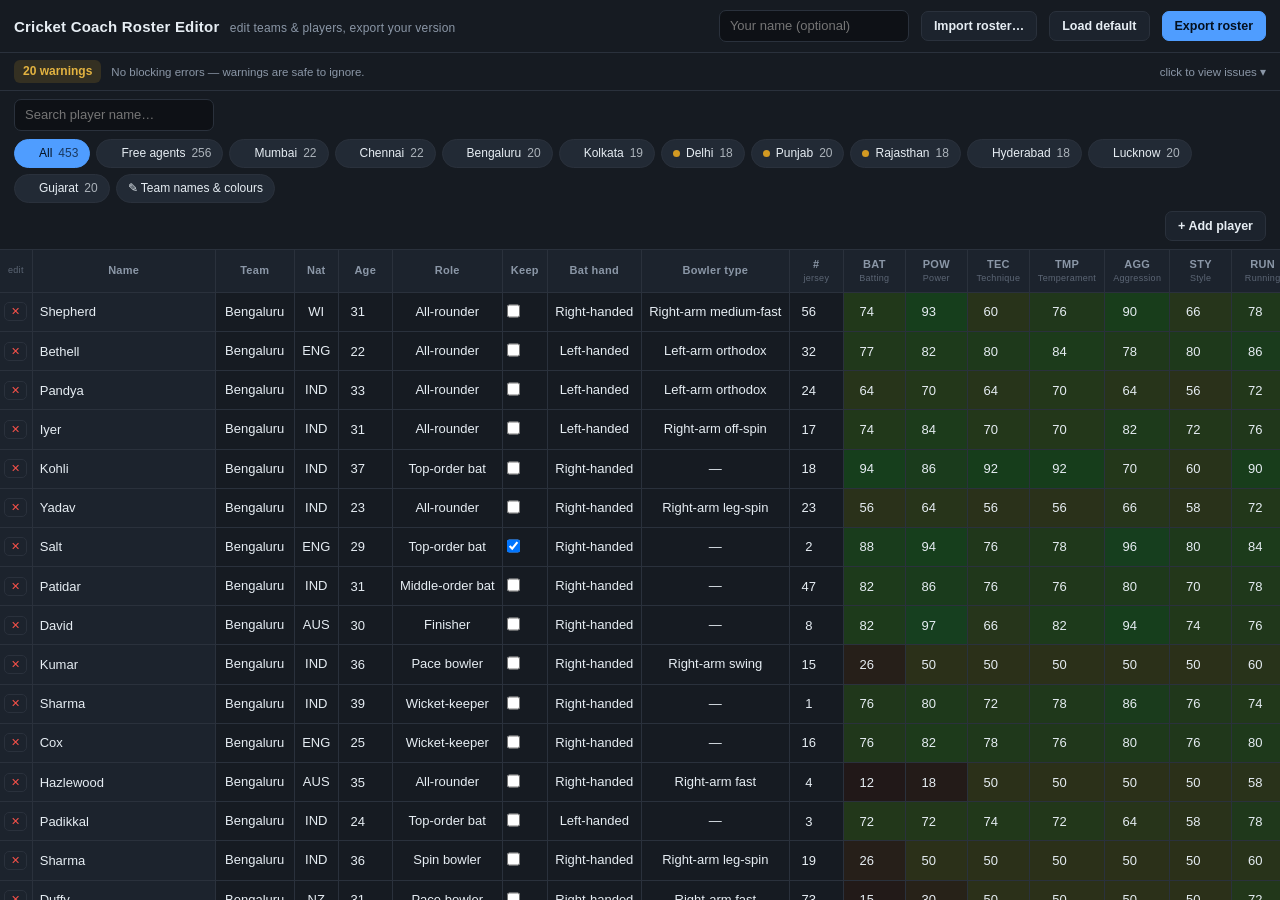
==== roster-editor/index.html @ bc1ec5dd "Add Cricket Coach roster editor (spreadsheet UI) at /roster-editor Self-contained static editor for " ====
<!doctype html>
<html lang="en">
<head>
<meta charset="utf-8" />
<meta name="viewport" content="width=device-width, initial-scale=1.0" />
<title>Cricket Coach — Roster Editor</title>
<link rel="icon" href="data:image/svg+xml,%3Csvg xmlns='http://www.w3.org/2000/svg' viewBox='0 0 16 16'%3E%3Ctext y='13' font-size='13'%3E%F0%9F%8F%8F%3C/text%3E%3C/svg%3E" />
<meta name="description" content="Edit the Cricket Coach player pool in a spreadsheet, then export your roster." />
<style>
  :root {
    --bg: #0e1116;
    --panel: #161b22;
    --panel2: #1c232d;
    --line: #2a313c;
    --text: #e6edf3;
    --muted: #8b97a7;
    --accent: #4f9dff;
    --good: #2ea043;
    --warn: #d29922;
    --bad: #f85149;
    --chip: #222a35;
  }
  * { box-sizing: border-box; }
  html, body { margin: 0; height: 100%; }
  body {
    background: var(--bg); color: var(--text);
    font: 13px/1.4 -apple-system, BlinkMacSystemFont, "Segoe UI", Roboto, Helvetica, Arial, sans-serif;
    display: flex; flex-direction: column; height: 100vh; overflow: hidden;
  }
  header {
    padding: 10px 14px; border-bottom: 1px solid var(--line);
    display: flex; align-items: center; gap: 12px; flex-wrap: wrap;
    background: var(--panel);
  }
  header h1 { font-size: 15px; margin: 0; font-weight: 650; letter-spacing: .2px; }
  header h1 small { color: var(--muted); font-weight: 400; font-size: 12px; margin-left: 6px; }
  .grow { flex: 1; }
  button, .btn {
    background: var(--panel2); color: var(--text); border: 1px solid var(--line);
    padding: 7px 12px; border-radius: 7px; cursor: pointer; font-size: 12.5px;
    font-weight: 550; white-space: nowrap;
  }
  button:hover, .btn:hover { border-color: var(--accent); }
  button.primary { background: var(--accent); border-color: var(--accent); color: #04101f; }
  button.danger { color: var(--bad); }
  button:disabled { opacity: .45; cursor: default; }
  input, select { font: inherit; color: var(--text); }
  .toolbar2 {
    padding: 8px 14px; border-bottom: 1px solid var(--line);
    display: flex; align-items: center; gap: 8px; flex-wrap: wrap; background: var(--panel);
  }
  .search {
    background: var(--bg); border: 1px solid var(--line); border-radius: 7px;
    padding: 6px 10px; min-width: 200px;
  }
  .chips { display: flex; gap: 6px; flex-wrap: wrap; }
  .chip {
    background: var(--chip); border: 1px solid var(--line); border-radius: 999px;
    padding: 5px 11px; cursor: pointer; font-size: 12px; display: flex; align-items: center; gap: 6px;
  }
  .chip.active { background: var(--accent); color: #04101f; border-color: var(--accent); }
  .chip .ct { opacity: .7; font-variant-numeric: tabular-nums; }
  .chip .dot { width: 7px; height: 7px; border-radius: 50%; background: transparent; }
  .chip .dot.err { background: var(--bad); }
  .chip .dot.warn { background: var(--warn); }
  .wrap { flex: 1; overflow: auto; position: relative; }
  table { border-collapse: separate; border-spacing: 0; width: max-content; }
  th, td { border-right: 1px solid var(--line); border-bottom: 1px solid var(--line); padding: 0; }
  thead th {
    position: sticky; top: 0; z-index: 3; background: var(--panel2);
    padding: 7px 8px; font-size: 11px; color: var(--muted); text-align: center;
    font-weight: 600; white-space: nowrap; letter-spacing: .3px;
  }
  thead th .full { display: block; font-size: 9px; color: #5c6675; font-weight: 400; }
  tbody td { background: var(--panel); height: 30px; }
  tbody tr:hover td { background: #1a212b; }
  td input, td select {
    background: transparent; border: 0; width: 100%; height: 30px; padding: 0 7px;
    outline: none; text-align: center;
  }
  td.txt input { text-align: left; }
  td input:focus, td select:focus { background: #0c1722; box-shadow: inset 0 0 0 1.5px var(--accent); }
  td.num input { font-variant-numeric: tabular-nums; }
  td select { cursor: pointer; appearance: none; -webkit-appearance: none; }
  /* sticky first columns */
  .sticky1 { position: sticky; left: 0; z-index: 2; }
  .sticky2 { position: sticky; z-index: 2; }
  thead .sticky1, thead .sticky2 { z-index: 4; }
  td.sticky1, td.sticky2 { background: var(--panel2); border-right: 1px solid var(--line); }
  tbody tr:hover td.sticky1, tbody tr:hover td.sticky2 { background: #232c38; }
  .rowtools { display: flex; gap: 2px; justify-content: center; }
  .rowtools button { padding: 2px 6px; font-size: 11px; border-radius: 5px; }
  .tagcell { padding: 0 6px; cursor: pointer; min-height: 30px; display: flex; align-items: center; flex-wrap: wrap; gap: 3px; justify-content: center; }
  .tag { background: var(--chip); border: 1px solid var(--line); border-radius: 4px; padding: 1px 5px; font-size: 10.5px; }
  .tag.empty { color: #5c6675; }
  /* validation panel */
  .valbar {
    padding: 7px 14px; border-bottom: 1px solid var(--line); background: var(--panel);
    display: flex; align-items: center; gap: 10px; cursor: pointer;
  }
  .valbar .badge { padding: 3px 9px; border-radius: 6px; font-weight: 650; font-size: 12px; }
  .valbar .badge.ok { background: rgba(46,160,67,.18); color: #56d364; }
  .valbar .badge.err { background: rgba(248,81,73,.16); color: #ff7b72; }
  .valbar .badge.warn { background: rgba(210,153,34,.16); color: #e3b341; }
  .vallist { max-height: 30vh; overflow: auto; border-bottom: 1px solid var(--line); background: var(--bg); }
  .vallist .v { padding: 6px 16px; border-bottom: 1px solid #1a2029; font-size: 12px; cursor: pointer; }
  .vallist .v:hover { background: var(--panel); }
  .vallist .v .sev { font-weight: 700; margin-right: 8px; }
  .vallist .v.err .sev { color: var(--bad); }
  .vallist .v.warn .sev { color: var(--warn); }
  .hidden { display: none !important; }
  /* modal */
  .scrim { position: fixed; inset: 0; background: rgba(0,0,0,.55); z-index: 50; display: flex; align-items: center; justify-content: center; }
  .modal { background: var(--panel); border: 1px solid var(--line); border-radius: 12px; width: min(560px, 92vw); max-height: 86vh; overflow: auto; }
  .modal h2 { margin: 0; padding: 14px 18px; border-bottom: 1px solid var(--line); font-size: 14px; }
  .modal .body { padding: 14px 18px; }
  .modal .row { display: flex; align-items: center; gap: 10px; margin-bottom: 9px; }
  .modal .row label { width: 150px; color: var(--muted); font-size: 12px; }
  .modal .row input, .modal .row select { background: var(--bg); border: 1px solid var(--line); border-radius: 6px; padding: 6px 9px; flex: 1; }
  .modal .grid { display: grid; grid-template-columns: 1fr 1fr; gap: 8px; }
  .modal .foot { padding: 12px 18px; border-top: 1px solid var(--line); display: flex; gap: 8px; justify-content: flex-end; }
  .checklist { display: grid; grid-template-columns: 1fr 1fr; gap: 4px 14px; }
  .checklist label { display: flex; align-items: center; gap: 7px; width: auto; color: var(--text); font-size: 12.5px; padding: 3px 0; cursor: pointer; }
  .checklist input { flex: none; width: auto; }
  .empty-state { text-align: center; color: var(--muted); padding: 60px 20px; }
  .empty-state .big { font-size: 16px; color: var(--text); margin-bottom: 8px; }
  .note { color: var(--muted); font-size: 11.5px; }
  .pill-team { font-size: 11px; padding: 2px 7px; border-radius: 5px; background: var(--chip); border: 1px solid var(--line); }
  a { color: var(--accent); }
  .toast { position: fixed; bottom: 20px; left: 50%; transform: translateX(-50%); background: var(--panel2); border: 1px solid var(--accent); color: var(--text); padding: 10px 18px; border-radius: 8px; z-index: 80; box-shadow: 0 6px 24px rgba(0,0,0,.4); }
</style>
</head>
<body>
<header>
  <h1>Cricket Coach Roster Editor <small>edit teams &amp; players, export your version</small></h1>
  <span class="grow"></span>
  <input id="contributor" class="search" style="min-width:160px" placeholder="Your name (optional)" />
  <button id="btnImport">Import roster…</button>
  <button id="btnDefault">Load default</button>
  <button id="btnExport" class="primary">Export roster</button>
  <input id="fileInput" type="file" accept=".json,application/json" class="hidden" />
</header>

<div id="valbar" class="valbar">
  <span id="valBadge" class="badge ok">Roster OK</span>
  <span id="valSummary" class="note">No problems found.</span>
  <span class="grow"></span>
  <span class="note">click to view issues ▾</span>
</div>
<div id="vallist" class="vallist hidden"></div>

<div class="toolbar2">
  <input id="search" class="search" placeholder="Search player name…" />
  <div id="chips" class="chips"></div>
  <span class="grow"></span>
  <button id="btnAdd">+ Add player</button>
</div>

<div class="wrap" id="wrap">
  <div id="emptyState" class="empty-state">
    <div class="big">Loading default roster…</div>
    <div class="note">If nothing appears, click “Load default”, or “Import roster…” to open a file someone shared.</div>
  </div>
  <table id="tbl" class="hidden">
    <thead><tr id="head"></tr></thead>
    <tbody id="rows"></tbody>
  </table>
</div>

<div id="modalRoot"></div>
<div id="toastRoot"></div>

<script>
"use strict";

/* ---------- enum metadata (indices MUST match the Flutter app) ---------- */
const ROLES = ['Top-order bat','Middle-order bat','Finisher','All-rounder','Wicket-keeper','Pace bowler','Spin bowler'];
const BOWLER_TYPES = ['—','Right-arm fast','Left-arm fast','Right-arm medium-fast','Right-arm swing','Left-arm swing','Right-arm off-spin','Left-arm orthodox','Right-arm leg-spin','Left-arm chinaman'];
const HANDS = ['Right-handed','Left-handed'];
const WEAKNESSES = ['—','Spin','Swing','Pace','Bouncer','Yorker','Slower ball','Flighted ball','Darted ball'];
const STRENGTHS = ['Cover drive','Cut','Pull','Hook','Sweep','Straight drive','Ramp / scoop','Slog-sweep'];
const NATIONS = [
  ['IND','India'],['AUS','Australia'],['ENG','England'],['NZ','New Zealand'],
  ['SA','South Africa'],['WI','West Indies'],['SL','Sri Lanka'],['AFG','Afghanistan'],
  ['BAN','Bangladesh'],['PAK','Pakistan'],['USA','USA'],
];
const NATION_CODES = NATIONS.map(n => n[0]);
// Cup nations that MUST be able to field an XI (USA excluded — see app).
const CUP_NATIONS = ['IND','AUS','ENG','NZ','SA','WI','SL','AFG','BAN','PAK'];
const CUSTOM_ID_BASE = 500000;
const MIN_SQUAD = 18, MAX_SQUAD = 25, MAX_OVERSEAS = 8;

/* Numeric skill columns shown inline (0-100). */
const ATTRS = [
  ['batting','BAT','Batting'],['power','POW','Power'],['technique','TEC','Technique'],
  ['temperament','TMP','Temperament'],['aggression','AGG','Aggression'],['style','STY','Style'],
  ['running','RUN','Running'],['vsPace','vP','vs Pace'],['vsSpin','vS','vs Spin'],
  ['bowling','BOWL','Bowling'],['pace','PAC','Pace'],['control','CTR','Control'],
  ['variation','VAR','Variation'],['death','DTH','Death'],['composure','COMP','Composure'],
  ['catching','CAT','Catching'],['fielding','FLD','Fielding'],
];

/* ---------- state ---------- */
let roster = null;           // { id, name, createdAt, updatedAt, nextCustomId, teams[], players[] }
let teamIndex = {};          // id -> branding
let teamOrder = [];          // ['mum', ...]
let filterTeam = 'ALL';      // 'ALL' | 'FREE' | team id
let searchText = '';
let issues = [];             // validation
let issuesByTeam = {};       // teamId/'FREE' -> {err,warn}

/* ---------- helpers ---------- */
const $ = sel => document.querySelector(sel);
const el = (tag, props) => Object.assign(document.createElement(tag), props || {});
function toast(msg) {
  const t = el('div', { className: 'toast', textContent: msg });
  $('#toastRoot').appendChild(t);
  setTimeout(() => t.remove(), 2200);
}
function teamLabel(id) {
  if (id === 'FREE' || id == null) return 'Free agent';
  const b = teamIndex[id];
  return b ? b.name : id;
}
function heat(v) {
  // green high, red low — soft tints behind the number
  v = Math.max(0, Math.min(100, v || 0));
  const hue = (v / 100) * 130;       // 0 red -> 130 green
  return `hsla(${hue}, 60%, 40%, ${0.10 + (v/100)*0.22})`;
}

/* ---------- import / parse ---------- */
function parsePreset(json) {
  if (!json || json.kind !== 'criccoach_roster')
    throw new Error("That file isn't a Cricket Coach roster.");
  const schema = json.schema || 0;
  if (schema < 1 || schema > 1)
    throw new Error('Unsupported roster version — update the editor.');
  const players = (json.players || []).map(parsePlayer);
  const teams = (json.teams || []).map(t => ({
    id: t.id, name: t.name || '', nickname: t.nickname || '', shortName: t.shortName || '',
    icon: t.icon || 'shield', primaryColor: t.primaryColor || 0, secondaryColor: t.secondaryColor || 0,
  }));
  let nextCustom = json.nextCustomId || CUSTOM_ID_BASE;
  for (const p of players) if (p.id >= nextCustom) nextCustom = p.id + 1;
  return {
    id: json.id || 'roster',
    name: json.name || 'Roster',
    createdAt: json.createdAt || new Date().toISOString(),
    updatedAt: json.updatedAt || new Date().toISOString(),
    nextCustomId: Math.max(CUSTOM_ID_BASE, nextCustom),
    teams, players,
  };
}
function parsePlayer(j) {
  const e = j.evolving || {};
  return {
    id: j.id, name: j.name || '', jersey: j.jersey != null ? j.jersey : (e.jerseyNumber || 0),
    role: j.role || 0, canKeep: !!j.canKeep, bowlerType: j.bowlerType || 0,
    handedness: j.handedness || 0, nationality: j.nationality || 'IND',
    startingTeamId: j.startingTeamId != null ? j.startingTeamId : null,
    weaknesses: (j.weaknesses || []).slice(),
    strengths: (j.strengths || []).slice(),
    shotWeaknesses: (j.shotWeaknesses || []).slice(),
    age: e.age != null ? e.age : 24,
    batting: e.batting||0, power: e.power||0, technique: e.technique||0, temperament: e.temperament||0,
    aggression: e.aggression||0, style: e.style||0, running: e.running||0, vsPace: e.vsPace||0, vsSpin: e.vsSpin||0,
    bowling: e.bowling||0, pace: e.pace||0, control: e.control||0, variation: e.variation||0, death: e.death||0,
    composure: e.composure||0, catching: e.catching||0, fielding: e.fielding||0,
    fitness: e.fitness != null ? e.fitness : null,
    form: e.form != null ? e.form : 60, morale: e.morale != null ? e.morale : 7,
    staminaPct: e.staminaPct != null ? e.staminaPct : 100, isCaptain: !!e.isCaptain,
    avgRuns: e.avgRuns||0, avgStrikeRate: e.avgStrikeRate||0, avgEconomy: e.avgEconomy||0,
    avgBowlAvg: e.avgBowlAvg||0, wickets: e.wickets||0,
    injuredDays: e.injuredDays||0, injuryDesc: e.injuryDesc || '',
    basePrice: e.basePrice||0, soldPrice: e.soldPrice||0, soldViaRtm: !!e.soldViaRtm,
  };
}

/* ---------- export ---------- */
function playerToJson(p) {
  const ev = {
    age: p.age, jerseyNumber: p.jersey,
    batting: p.batting, power: p.power, technique: p.technique, temperament: p.temperament,
    aggression: p.aggression, style: p.style, running: p.running, vsPace: p.vsPace, vsSpin: p.vsSpin,
    bowling: p.bowling, pace: p.pace, control: p.control, variation: p.variation, death: p.death,
    composure: p.composure, catching: p.catching, fielding: p.fielding,
  };
  if (p.fitness != null) ev.fitness = p.fitness;
  ev.form = p.form; ev.morale = p.morale; ev.staminaPct = p.staminaPct; ev.isCaptain = p.isCaptain;
  ev.avgRuns = p.avgRuns; ev.avgStrikeRate = p.avgStrikeRate; ev.avgEconomy = p.avgEconomy;
  ev.avgBowlAvg = p.avgBowlAvg; ev.wickets = p.wickets; ev.injuredDays = p.injuredDays;
  if (p.injuryDesc) ev.injuryDesc = p.injuryDesc;
  if (p.basePrice) ev.basePrice = p.basePrice;
  if (p.soldPrice) ev.soldPrice = p.soldPrice;
  if (p.soldViaRtm) ev.soldViaRtm = true;
  const out = {
    id: p.id, name: p.name, jersey: p.jersey, role: p.role,
  };
  if (p.canKeep) out.canKeep = true;
  out.bowlerType = p.bowlerType; out.handedness = p.handedness; out.nationality = p.nationality;
  if (p.startingTeamId != null) out.startingTeamId = p.startingTeamId;
  out.weaknesses = p.weaknesses.slice();
  out.strengths = p.strengths.slice();
  out.shotWeaknesses = p.shotWeaknesses.slice();
  out.evolving = ev;
  return out;
}
function rosterToJson() {
  let nextCustom = CUSTOM_ID_BASE;
  for (const p of roster.players) if (p.id >= nextCustom) nextCustom = p.id + 1;
  const contributor = $('#contributor').value.trim();
  let name = roster.name;
  if (contributor) {
    name = name.replace(/\s*\(edited by .*\)\s*$/, '');
    name = `${name} (edited by ${contributor})`;
  }
  return {
    schema: 1, kind: 'criccoach_roster',
    id: roster.id, name,
    createdAt: roster.createdAt, updatedAt: new Date().toISOString(),
    nextCustomId: nextCustom,
    teams: roster.teams.map(t => ({
      id: t.id, name: t.name, nickname: t.nickname, shortName: t.shortName,
      icon: t.icon, primaryColor: t.primaryColor, secondaryColor: t.secondaryColor,
    })),
    players: roster.players.map(playerToJson),
  };
}

/* ---------- validation (mirrors the app's roster_validator.dart) ---------- */
function validate() {
  issues = [];
  issuesByTeam = {};
  const err = (msg, team) => { issues.push({ sev: 'err', msg, team }); };
  const warn = (msg, team) => { issues.push({ sev: 'warn', msg, team }); };

  // duplicate ids
  const seen = new Set();
  for (const p of roster.players) {
    if (seen.has(p.id)) err(`Two players share id ${p.id} (${p.name}).`);
    seen.add(p.id);
    if (!p.name.trim()) err(`A player (id ${p.id}) has no name.`);
    if (!NATION_CODES.includes(p.nationality)) err(`${p.name}: unknown nationality "${p.nationality}".`);
    if (p.startingTeamId != null && !teamIndex[p.startingTeamId]) err(`${p.name}: assigned to a team that doesn't exist.`);
    if (p.age < 14 || p.age > 45) err(`${p.name}: age ${p.age} must be 14–45.`);
    const bad = attrsOutOfRange(p);
    if (bad.length) err(`${p.name}: out of range — ${bad.join(', ')}.`);
  }
  // duplicate names (warn)
  const nameCount = {};
  for (const p of roster.players) { const n = p.name.trim(); if (n) nameCount[n] = (nameCount[n]||0)+1; }
  for (const n in nameCount) if (nameCount[n] > 1) warn(`${nameCount[n]} players are named ${n}.`);

  // per-squad
  for (const tid of teamOrder) {
    const b = teamIndex[tid];
    const squad = roster.players.filter(p => p.startingTeamId === tid);
    const nm = (b && b.name) || tid;
    if (!b || !b.name.trim()) err(`A team is missing its name.`, tid);
    if (b && !b.nickname.trim()) err(`${nm} needs a nickname.`, tid);
    const code = (b && b.shortName || '').trim();
    if (code.length < 2 || code.length > 4) err(`${nm} needs a 2–4 letter short code.`, tid);
    if (squad.length < MIN_SQUAD || squad.length > MAX_SQUAD)
      err(`${nm} carry ${squad.length} players — must be ${MIN_SQUAD}–${MAX_SQUAD}.`, tid);
    const overseas = squad.filter(p => p.nationality !== 'IND').length;
    if (overseas > MAX_OVERSEAS) err(`${nm} have ${overseas} overseas players — cap is ${MAX_OVERSEAS}.`, tid);
    const keepers = squad.filter(p => p.role === 4 || p.canKeep).length;
    if (keepers === 0) err(`${nm} have no wicket-keeper.`, tid);
    else if (keepers === 1) warn(`${nm} have only one wicket-keeper.`, tid);
    const bowlers = squad.filter(p => p.bowling >= 50).length;
    if (bowlers < 5) err(`${nm} have only ${bowlers} players who can bowl — need at least 5.`, tid);
    // jerseys
    const js = new Set(); let jtrouble = false;
    for (const p of squad) { if (p.jersey < 1 || p.jersey > 99 || js.has(p.jersey)) jtrouble = true; js.add(p.jersey); }
    if (jtrouble) warn(`${nm} have duplicate or out-of-range jersey numbers.`, tid);
  }
  // nations must field a side
  for (const code of CUP_NATIONS) {
    const n = roster.players.filter(p => p.nationality === code).length;
    if (n < 11) err(`${NATIONS.find(x=>x[0]===code)[1]} have only ${n} players — a nation needs at least 11.`);
  }

  // tally by team for chip dots
  for (const i of issues) {
    const key = i.team || '_global';
    issuesByTeam[key] = issuesByTeam[key] || { err: 0, warn: 0 };
    issuesByTeam[key][i.sev]++;
  }
  renderValbar();
  renderChips();
}
function attrsOutOfRange(p) {
  const out = [];
  const ck = (label, v, min=0, max=100) => { if (v < min || v > max) out.push(label); };
  for (const [k, code] of ATTRS) ck(code, p[k]);
  ck('FORM', p.form); ck('STA', p.staminaPct); ck('MOR', p.morale, 1, 10);
  if (p.fitness != null) ck('FIT', p.fitness);
  return out;
}

/* ---------- rendering ---------- */
function buildHead() {
  const head = $('#head');
  head.innerHTML = '';
  const th = (label, full, cls) => {
    const t = el('th');
    t.className = cls || '';
    t.innerHTML = label + (full ? `<span class="full">${full}</span>` : '');
    head.appendChild(t);
  };
  th('', 'edit', 'sticky1'); // rowtools
  th('Name', '', 'sticky2 txt');
  th('Team');
  th('Nat');
  th('Age');
  th('Role');
  th('Keep');
  th('Bat hand');
  th('Bowler type');
  th('#', 'jersey');
  for (const [, code, full] of ATTRS) th(code, full);
  th('Weak', 'vs');
  th('Strengths', 'shots');
  th('Mishits', 'shot weak');
  th('More', '');
  // position sticky2 left offset after first column width is known
  requestAnimationFrame(positionSticky);
}
function positionSticky() {
  const firstTh = $('#head').children[0];
  const w = firstTh ? firstTh.offsetWidth : 44;
  document.querySelectorAll('.sticky2').forEach(e => { e.style.left = w + 'px'; });
}

function visiblePlayers() {
  let list = roster.players;
  if (filterTeam === 'FREE') list = list.filter(p => p.startingTeamId == null);
  else if (filterTeam !== 'ALL') list = list.filter(p => p.startingTeamId === filterTeam);
  if (searchText) {
    const q = searchText.toLowerCase();
    list = list.filter(p => p.name.toLowerCase().includes(q));
  }
  // sort: team then role then batting desc
  return list.slice().sort((a, b) => {
    const ta = a.startingTeamId || 'zzz', tb = b.startingTeamId || 'zzz';
    if (ta !== tb) return ta < tb ? -1 : 1;
    return (b.batting + b.bowling) - (a.batting + a.bowling);
  });
}

function renderRows() {
  const rows = $('#rows');
  rows.innerHTML = '';
  const list = visiblePlayers();
  const frag = document.createDocumentFragment();
  for (const p of list) frag.appendChild(buildRow(p));
  rows.appendChild(frag);
  $('#tbl').classList.remove('hidden');
  $('#emptyState').classList.add('hidden');
  requestAnimationFrame(positionSticky);
}

function cell(child, cls) {
  const td = el('td'); if (cls) td.className = cls;
  td.appendChild(child); return td;
}
function numInput(p, key, min, max) {
  const i = el('input', { type: 'number', value: p[key] });
  i.min = min; i.max = max;
  i.addEventListener('change', () => {
    let v = parseFloat(i.value); if (isNaN(v)) v = 0;
    if (Number.isInteger(min)) v = Math.round(v);
    p[key] = v; validate();
  });
  return i;
}
function attrInput(p, key) {
  const td = el('td', { className: 'num' });
  td.style.background = heat(p[key]);
  const i = el('input', { type: 'number', value: p[key] });
  i.min = 0; i.max = 100;
  i.addEventListener('input', () => { td.style.background = heat(parseFloat(i.value) || 0); });
  i.addEventListener('change', () => {
    let v = Math.round(parseFloat(i.value)); if (isNaN(v)) v = 0;
    v = Math.max(0, Math.min(100, v));
    p[key] = v; i.value = v; td.style.background = heat(v); validate();
  });
  td.appendChild(i);
  return td;
}
function selectInput(p, key, options, onChange) {
  const s = el('select');
  options.forEach((label, idx) => {
    const o = el('option', { value: idx, textContent: label });
    if (p[key] === idx) o.selected = true;
    s.appendChild(o);
  });
  s.addEventListener('change', () => { p[key] = parseInt(s.value); (onChange||(()=>{}))(); validate(); });
  return s;
}

function buildRow(p) {
  const tr = el('tr');
  tr.dataset.pid = p.id;

  // rowtools
  const tools = el('div', { className: 'rowtools' });
  const del = el('button', { className: 'danger', textContent: '✕', title: 'Delete player' });
  del.addEventListener('click', () => {
    if (!confirm(`Delete ${p.name}?`)) return;
    roster.players = roster.players.filter(x => x.id !== p.id);
    renderRows(); validate();
  });
  tools.appendChild(del);
  tr.appendChild(cell(tools, 'sticky1'));

  // name
  const nameI = el('input', { value: p.name });
  nameI.addEventListener('change', () => { p.name = nameI.value; validate(); });
  tr.appendChild(cell(nameI, 'sticky2 txt'));

  // team
  const teamSel = el('select');
  teamSel.appendChild(el('option', { value: 'FREE', textContent: 'Free agent' }));
  for (const tid of teamOrder) teamSel.appendChild(el('option', { value: tid, textContent: teamLabel(tid) }));
  teamSel.value = p.startingTeamId == null ? 'FREE' : p.startingTeamId;
  teamSel.addEventListener('change', () => {
    p.startingTeamId = teamSel.value === 'FREE' ? null : teamSel.value;
    // if filtering by a team, a moved player should drop out of view
    if (filterTeam !== 'ALL') renderRows();
    validate();
  });
  tr.appendChild(cell(teamSel));

  // nationality
  const natSel = el('select');
  for (const [code, nm] of NATIONS) {
    const o = el('option', { value: code, textContent: code });
    o.title = nm; if (p.nationality === code) o.selected = true;
    natSel.appendChild(o);
  }
  natSel.addEventListener('change', () => { p.nationality = natSel.value; validate(); });
  tr.appendChild(cell(natSel));

  // age
  tr.appendChild(cell(numInput(p, 'age', 14, 45), 'num'));
  // role
  tr.appendChild(cell(selectInput(p, 'role', ROLES)));
  // canKeep
  const keep = el('input', { type: 'checkbox', checked: p.canKeep });
  keep.style.width = 'auto';
  keep.addEventListener('change', () => { p.canKeep = keep.checked; validate(); });
  tr.appendChild(cell(keep));
  // handedness
  tr.appendChild(cell(selectInput(p, 'handedness', HANDS)));
  // bowlerType
  tr.appendChild(cell(selectInput(p, 'bowlerType', BOWLER_TYPES)));
  // jersey
  tr.appendChild(cell(numInput(p, 'jersey', 1, 99), 'num'));

  // attrs
  for (const [key] of ATTRS) tr.appendChild(attrInput(p, key));

  // tag columns
  tr.appendChild(tagCell(p, 'weaknesses', WEAKNESSES, true));
  tr.appendChild(tagCell(p, 'strengths', STRENGTHS, false));
  tr.appendChild(tagCell(p, 'shotWeaknesses', STRENGTHS, false));

  // more
  const more = el('button', { textContent: '⋯', title: 'Career stats, form, prices…' });
  more.style.padding = '2px 8px';
  more.addEventListener('click', () => openDetail(p));
  const moreTd = el('td'); const wrap = el('div', { className: 'rowtools' }); wrap.appendChild(more); moreTd.appendChild(wrap);
  tr.appendChild(moreTd);

  return tr;
}

function tagCell(p, key, labels, hideNone) {
  const td = el('td');
  const div = el('div', { className: 'tagcell' });
  const render = () => {
    div.innerHTML = '';
    const vals = p[key].filter(i => !(hideNone && i === 0));
    if (!vals.length) {
      div.appendChild(el('span', { className: 'tag empty', textContent: '+' }));
    } else {
      for (const i of vals) div.appendChild(el('span', { className: 'tag', textContent: labels[i] }));
    }
  };
  render();
  div.addEventListener('click', () => openTagPicker(p, key, labels, hideNone, render));
  td.appendChild(div);
  return td;
}

function renderChips() {
  const chips = $('#chips');
  chips.innerHTML = '';
  const mk = (id, label, count) => {
    const c = el('div', { className: 'chip' + (filterTeam === id ? ' active' : '') });
    const it = issuesByTeam[id] || {};
    const dot = el('span', { className: 'dot' + (it.err ? ' err' : it.warn ? ' warn' : '') });
    c.appendChild(dot);
    c.appendChild(el('span', { textContent: label }));
    if (count != null) c.appendChild(el('span', { className: 'ct', textContent: count }));
    c.addEventListener('click', () => { filterTeam = id; renderChips(); renderRows(); });
    chips.appendChild(c);
  };
  mk('ALL', 'All', roster.players.length);
  mk('FREE', 'Free agents', roster.players.filter(p => p.startingTeamId == null).length);
  for (const tid of teamOrder)
    mk(tid, teamLabel(tid), roster.players.filter(p => p.startingTeamId === tid).length);
  // team-branding edit button
  const edit = el('div', { className: 'chip' });
  edit.appendChild(el('span', { textContent: '✎ Team names & colours' }));
  edit.addEventListener('click', openTeamEditor);
  chips.appendChild(edit);
}

function renderValbar() {
  const errs = issues.filter(i => i.sev === 'err').length;
  const warns = issues.filter(i => i.sev === 'warn').length;
  const badge = $('#valBadge'), sum = $('#valSummary');
  if (errs) {
    badge.className = 'badge err'; badge.textContent = `${errs} error${errs>1?'s':''}`;
    sum.textContent = warns ? `${warns} warning${warns>1?'s':''} too. Errors must be fixed before this roster works in-game.` :
      'Errors must be fixed before this roster works in-game.';
  } else if (warns) {
    badge.className = 'badge warn'; badge.textContent = `${warns} warning${warns>1?'s':''}`;
    sum.textContent = 'No blocking errors — warnings are safe to ignore.';
  } else {
    badge.className = 'badge ok'; badge.textContent = 'Roster OK';
    sum.textContent = 'No problems found. Ready to export.';
  }
  // refresh list if open
  if (!$('#vallist').classList.contains('hidden')) renderValList();
}
function renderValList() {
  const list = $('#vallist');
  list.innerHTML = '';
  if (!issues.length) { list.appendChild(el('div', { className: 'v', textContent: 'No issues.' })); return; }
  const sorted = issues.slice().sort((a,b)=> (a.sev===b.sev?0:a.sev==='err'?-1:1));
  for (const i of sorted) {
    const v = el('div', { className: 'v ' + i.sev });
    v.innerHTML = `<span class="sev">${i.sev==='err'?'ERROR':'warn'}</span>${i.msg}`;
    if (i.team) v.addEventListener('click', () => { filterTeam = i.team; renderChips(); renderRows(); });
    list.appendChild(v);
  }
}

/* ---------- modals ---------- */
function closeModal() { $('#modalRoot').innerHTML = ''; }
function modal(titleText, bodyNode, footNodes) {
  const scrim = el('div', { className: 'scrim' });
  scrim.addEventListener('click', e => { if (e.target === scrim) closeModal(); });
  const m = el('div', { className: 'modal' });
  m.appendChild(el('h2', { textContent: titleText }));
  const body = el('div', { className: 'body' }); body.appendChild(bodyNode); m.appendChild(body);
  const foot = el('div', { className: 'foot' });
  (footNodes || []).forEach(n => foot.appendChild(n));
  m.appendChild(foot);
  scrim.appendChild(m);
  $('#modalRoot').appendChild(scrim);
}

function openTagPicker(p, key, labels, hideNone, onDone) {
  const body = el('div', { className: 'checklist' });
  labels.forEach((label, idx) => {
    if (hideNone && idx === 0) return;
    const lab = el('label');
    const cb = el('input', { type: 'checkbox', checked: p[key].includes(idx) });
    cb.addEventListener('change', () => {
      if (cb.checked) { if (!p[key].includes(idx)) p[key].push(idx); }
      else p[key] = p[key].filter(x => x !== idx);
    });
    lab.appendChild(cb); lab.appendChild(el('span', { textContent: label }));
    body.appendChild(lab);
  });
  const done = el('button', { className: 'primary', textContent: 'Done' });
  done.addEventListener('click', () => { closeModal(); onDone(); validate(); });
  const titles = { weaknesses: 'Bowling weaknesses', strengths: 'Favourite shots (strengths)', shotWeaknesses: 'Shots they mishit' };
  modal(`${p.name} — ${titles[key]}`, body, [done]);
}

function openDetail(p) {
  const body = el('div');
  const rowNum = (label, key, min, max, step) => {
    const r = el('div', { className: 'row' });
    r.appendChild(el('label', { textContent: label }));
    const i = el('input', { type: 'number', value: p[key] });
    if (min != null) i.min = min; if (max != null) i.max = max; if (step) i.step = step;
    i.addEventListener('change', () => { let v = parseFloat(i.value); if (isNaN(v)) v = 0; p[key] = v; validate(); });
    r.appendChild(i); body.appendChild(r);
  };
  const grid = el('div', { className: 'grid' });
  body.appendChild(grid);
  const gridNum = (label, key, min, max, step) => {
    const r = el('div'); r.appendChild(el('label', { textContent: label, style: 'color:var(--muted);font-size:11px;display:block;margin-bottom:3px' }));
    const i = el('input', { type: 'number', value: p[key], style: 'background:var(--bg);border:1px solid var(--line);border-radius:6px;padding:6px 9px;width:100%' });
    if (min != null) i.min = min; if (max != null) i.max = max; if (step) i.step = step;
    i.addEventListener('change', () => { let v = parseFloat(i.value); if (isNaN(v)) v = 0; p[key] = v; validate(); });
    r.appendChild(i); grid.appendChild(r);
  };
  gridNum('Form (0-100)', 'form', 0, 100);
  gridNum('Morale (1-10)', 'morale', 1, 10);
  gridNum('Stamina % (0-100)', 'staminaPct', 0, 100);
  gridNum('Fitness (0-100, blank=auto)', 'fitness', 0, 100);
  gridNum('Avg runs', 'avgRuns', 0, null, 0.1);
  gridNum('Strike rate', 'avgStrikeRate', 0, null, 0.1);
  gridNum('Economy', 'avgEconomy', 0, null, 0.1);
  gridNum('Bowl avg', 'avgBowlAvg', 0, null, 0.1);
  gridNum('Wickets', 'wickets', 0);
  gridNum('Injured days', 'injuredDays', 0);
  gridNum('Base price (lakhs)', 'basePrice', 0);
  gridNum('Sold price (lakhs)', 'soldPrice', 0);

  const capRow = el('div', { className: 'row', style: 'margin-top:10px' });
  capRow.appendChild(el('label', { textContent: 'Captain' }));
  const cap = el('input', { type: 'checkbox', checked: p.isCaptain, style: 'flex:none;width:auto' });
  cap.addEventListener('change', () => { p.isCaptain = cap.checked; });
  capRow.appendChild(cap);
  capRow.appendChild(el('span', { className: 'note', textContent: 'one per squad recommended' }));
  body.appendChild(capRow);

  body.appendChild(el('div', { className: 'note', style: 'margin-top:10px', textContent: `Internal id: ${p.id}${p.id >= CUSTOM_ID_BASE ? ' (created)' : ' (original)'}` }));

  const done = el('button', { className: 'primary', textContent: 'Done' });
  done.addEventListener('click', closeModal);
  modal(`${p.name} — career, form & prices`, body, [done]);
}

function openTeamEditor() {
  const body = el('div');
  body.appendChild(el('div', { className: 'note', style: 'margin-bottom:12px', textContent: 'Rebrand any franchise. The 10 teams and their internal ids are fixed; you can change names, nicknames, short codes and colours.' }));
  for (const tid of teamOrder) {
    const b = teamIndex[tid];
    const box = el('div', { style: 'border:1px solid var(--line);border-radius:8px;padding:10px;margin-bottom:8px' });
    const mkField = (label, key, kind) => {
      const r = el('div', { className: 'row' });
      r.appendChild(el('label', { textContent: label }));
      if (kind === 'color') {
        const argb = b[key] >>> 0;
        const hex = '#' + (argb & 0xFFFFFF).toString(16).padStart(6, '0');
        const i = el('input', { type: 'color', value: hex });
        i.addEventListener('change', () => { b[key] = (0xFF000000 | parseInt(i.value.slice(1), 16)) >>> 0; });
        r.appendChild(i);
      } else {
        const i = el('input', { value: b[key] });
        i.addEventListener('change', () => { b[key] = i.value; validate(); renderChips(); });
        r.appendChild(i);
      }
      box.appendChild(r);
    };
    box.appendChild(el('div', { style: 'font-weight:650;margin-bottom:6px', textContent: `${b.shortName} — ${b.name}` }));
    mkField('Name', 'name');
    mkField('Nickname', 'nickname');
    mkField('Short code (2-4)', 'shortName');
    mkField('Primary colour', 'primaryColor', 'color');
    mkField('Secondary colour', 'secondaryColor', 'color');
    body.appendChild(box);
  }
  const done = el('button', { className: 'primary', textContent: 'Done' });
  done.addEventListener('click', closeModal);
  modal('Edit teams', body, [done]);
}

function addPlayer() {
  let nextId = CUSTOM_ID_BASE;
  for (const p of roster.players) if (p.id >= nextId) nextId = p.id + 1;
  const team = (filterTeam === 'ALL' || filterTeam === 'FREE') ? null : filterTeam;
  const p = parsePlayer({
    id: nextId, name: 'New Player', jersey: 1, role: 1, bowlerType: 0, handedness: 0,
    nationality: 'IND', startingTeamId: team, weaknesses: [], strengths: [], shotWeaknesses: [],
    evolving: { age: 24, batting: 50, power: 50, technique: 50, temperament: 50, aggression: 50,
      style: 50, running: 50, vsPace: 50, vsSpin: 50, bowling: 30, pace: 50, control: 50,
      variation: 50, death: 50, composure: 50, catching: 50, fielding: 50, form: 60, morale: 7,
      staminaPct: 100 },
  });
  roster.players.push(p);
  searchText = ''; $('#search').value = '';
  renderRows(); validate();
  toast(`Added player (id ${p.id})`);
}

/* ---------- file I/O ---------- */
function loadRoster(json) {
  roster = parsePreset(json);
  teamOrder = roster.teams.map(t => t.id);
  teamIndex = {}; for (const t of roster.teams) teamIndex[t.id] = t;
  filterTeam = 'ALL';
  buildHead(); renderChips(); renderRows(); validate();
}
function doExport() {
  const json = rosterToJson();
  const blob = new Blob([JSON.stringify(json)], { type: 'application/json' });
  const slug = (json.name || 'roster').toLowerCase().replace(/[^a-z0-9]+/g, '-').replace(/(^-+|-+$)/g, '') || 'roster';
  const a = el('a', { href: URL.createObjectURL(blob), download: `criccoach-roster-${slug}.json` });
  document.body.appendChild(a); a.click(); a.remove();
  const errs = issues.filter(i => i.sev === 'err').length;
  toast(errs ? `Exported — but ${errs} error(s) remain; fix them or the app will reject it.` : 'Exported. Send this file back!');
}
function importFile(file) {
  const fr = new FileReader();
  fr.onload = () => {
    try { loadRoster(JSON.parse(fr.result)); toast('Roster loaded.'); }
    catch (e) { alert('Could not load that file:\n' + e.message); }
  };
  fr.readAsText(file);
}

/* ---------- wiring ---------- */
$('#btnImport').addEventListener('click', () => $('#fileInput').click());
$('#fileInput').addEventListener('change', e => { if (e.target.files[0]) importFile(e.target.files[0]); e.target.value = ''; });
$('#btnExport').addEventListener('click', doExport);
$('#btnAdd').addEventListener('click', addPlayer);
$('#btnDefault').addEventListener('click', () => {
  if (roster && !confirm('Discard current edits and reload the default roster?')) return;
  loadDefault();
});
$('#search').addEventListener('input', e => { searchText = e.target.value.trim(); renderRows(); });
$('#valbar').addEventListener('click', () => {
  const l = $('#vallist'); l.classList.toggle('hidden');
  if (!l.classList.contains('hidden')) renderValList();
});
window.addEventListener('beforeunload', e => { if (roster) { e.preventDefault(); e.returnValue = ''; } });
window.addEventListener('resize', positionSticky);

function loadDefault() {
  fetch('default_roster.json')
    .then(r => { if (!r.ok) throw new Error('default_roster.json not found'); return r.json(); })
    .then(j => { loadRoster(j); })
    .catch(e => {
      $('#emptyState').querySelector('.big').textContent = 'Could not load the default roster.';
      $('#emptyState').querySelector('.note').textContent = e.message + ' — use “Import roster…” to open a file instead.';
    });
}
loadDefault();
</script>
</body>
</html>
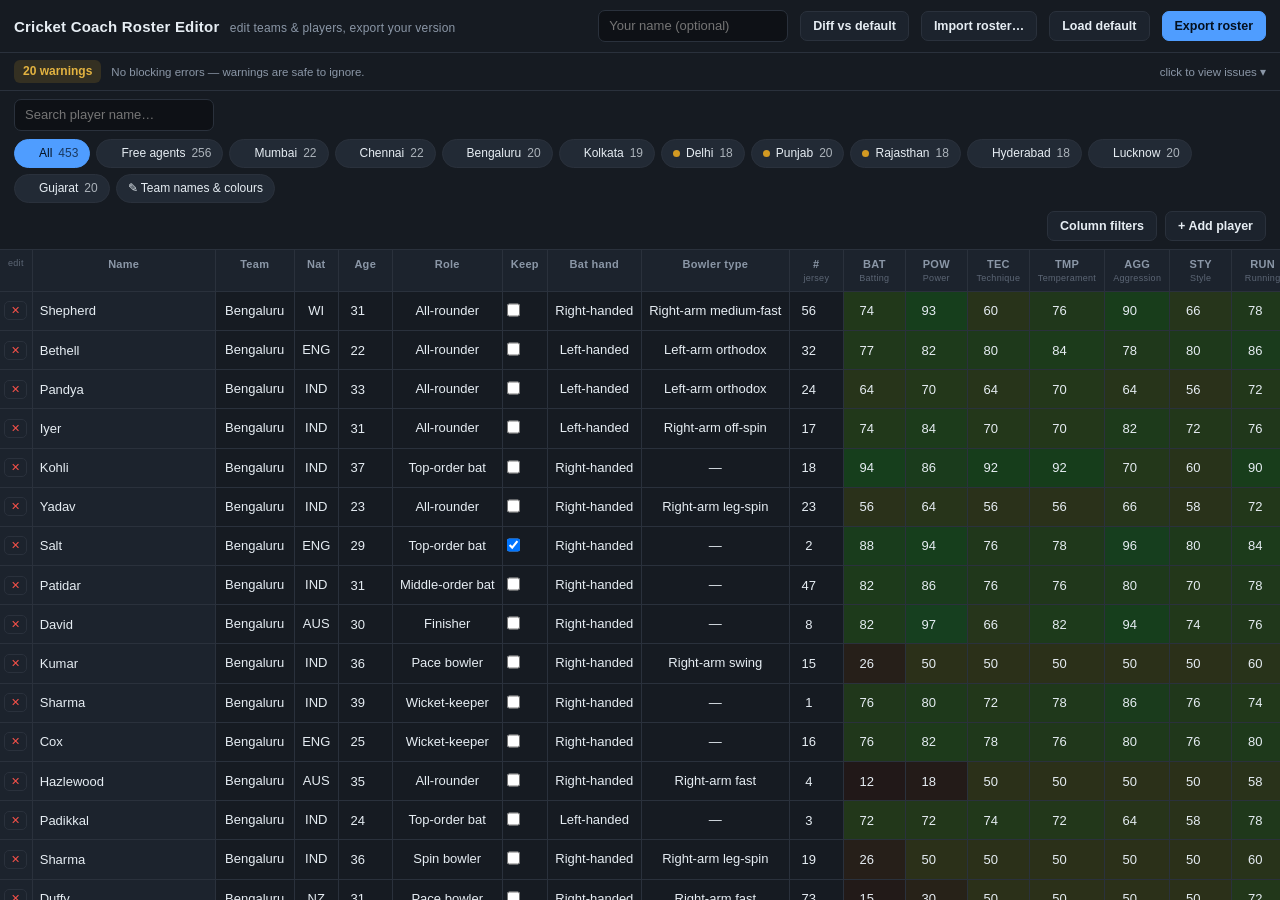
==== commit c5dee9b5: "Roster editor: column sort + per-column filters + diff-vs-default view - Click any column header to " ====
--- a/roster-editor/index.html
+++ b/roster-editor/index.html
@@ -43,6 +43,7 @@
   button:hover, .btn:hover { border-color: var(--accent); }
   button.primary { background: var(--accent); border-color: var(--accent); color: #04101f; }
   button.danger { color: var(--bad); }
+  button.toggle.on { background: var(--accent); border-color: var(--accent); color: #04101f; }
   button:disabled { opacity: .45; cursor: default; }
   input, select { font: inherit; color: var(--text); }
   .toolbar2 {
@@ -68,10 +69,22 @@
   th, td { border-right: 1px solid var(--line); border-bottom: 1px solid var(--line); padding: 0; }
   thead th {
     position: sticky; top: 0; z-index: 3; background: var(--panel2);
-    padding: 7px 8px; font-size: 11px; color: var(--muted); text-align: center;
-    font-weight: 600; white-space: nowrap; letter-spacing: .3px;
-  }
-  thead th .full { display: block; font-size: 9px; color: #5c6675; font-weight: 400; }
+    vertical-align: top; white-space: nowrap;
+  }
+  thead th .hlabel {
+    padding: 7px 8px 6px; font-size: 11px; color: var(--muted); text-align: center;
+    font-weight: 600; letter-spacing: .3px; cursor: pointer; user-select: none;
+  }
+  thead th .hlabel.nosort { cursor: default; }
+  thead th .hlabel:hover:not(.nosort) { color: var(--text); }
+  thead th .hlabel .full { display: block; font-size: 9px; color: #5c6675; font-weight: 400; }
+  thead th .hlabel .arrow { color: var(--accent); font-size: 10px; }
+  thead th .hfilter { padding: 0 4px 5px; }
+  thead th .hfilter input, thead th .hfilter select {
+    width: 100%; min-width: 52px; background: var(--bg); border: 1px solid var(--line);
+    border-radius: 5px; padding: 3px 4px; font-size: 11px; text-align: center;
+  }
+  thead.nofilter th .hfilter { display: none; }
   tbody td { background: var(--panel); height: 30px; }
   tbody tr:hover td { background: #1a212b; }
   td input, td select {
@@ -82,7 +95,6 @@
   td input:focus, td select:focus { background: #0c1722; box-shadow: inset 0 0 0 1.5px var(--accent); }
   td.num input { font-variant-numeric: tabular-nums; }
   td select { cursor: pointer; appearance: none; -webkit-appearance: none; }
-  /* sticky first columns */
   .sticky1 { position: sticky; left: 0; z-index: 2; }
   .sticky2 { position: sticky; z-index: 2; }
   thead .sticky1, thead .sticky2 { z-index: 4; }
@@ -93,7 +105,6 @@
   .tagcell { padding: 0 6px; cursor: pointer; min-height: 30px; display: flex; align-items: center; flex-wrap: wrap; gap: 3px; justify-content: center; }
   .tag { background: var(--chip); border: 1px solid var(--line); border-radius: 4px; padding: 1px 5px; font-size: 10.5px; }
   .tag.empty { color: #5c6675; }
-  /* validation panel */
   .valbar {
     padding: 7px 14px; border-bottom: 1px solid var(--line); background: var(--panel);
     display: flex; align-items: center; gap: 10px; cursor: pointer;
@@ -109,25 +120,42 @@
   .vallist .v.err .sev { color: var(--bad); }
   .vallist .v.warn .sev { color: var(--warn); }
   .hidden { display: none !important; }
-  /* modal */
   .scrim { position: fixed; inset: 0; background: rgba(0,0,0,.55); z-index: 50; display: flex; align-items: center; justify-content: center; }
-  .modal { background: var(--panel); border: 1px solid var(--line); border-radius: 12px; width: min(560px, 92vw); max-height: 86vh; overflow: auto; }
-  .modal h2 { margin: 0; padding: 14px 18px; border-bottom: 1px solid var(--line); font-size: 14px; }
+  .modal { background: var(--panel); border: 1px solid var(--line); border-radius: 12px; width: min(640px, 94vw); max-height: 88vh; overflow: auto; }
+  .modal.wide { width: min(820px, 96vw); }
+  .modal h2 { margin: 0; padding: 14px 18px; border-bottom: 1px solid var(--line); font-size: 14px; position: sticky; top: 0; background: var(--panel); z-index: 1; }
   .modal .body { padding: 14px 18px; }
   .modal .row { display: flex; align-items: center; gap: 10px; margin-bottom: 9px; }
   .modal .row label { width: 150px; color: var(--muted); font-size: 12px; }
   .modal .row input, .modal .row select { background: var(--bg); border: 1px solid var(--line); border-radius: 6px; padding: 6px 9px; flex: 1; }
   .modal .grid { display: grid; grid-template-columns: 1fr 1fr; gap: 8px; }
-  .modal .foot { padding: 12px 18px; border-top: 1px solid var(--line); display: flex; gap: 8px; justify-content: flex-end; }
+  .modal .foot { padding: 12px 18px; border-top: 1px solid var(--line); display: flex; gap: 8px; justify-content: flex-end; position: sticky; bottom: 0; background: var(--panel); }
   .checklist { display: grid; grid-template-columns: 1fr 1fr; gap: 4px 14px; }
   .checklist label { display: flex; align-items: center; gap: 7px; width: auto; color: var(--text); font-size: 12.5px; padding: 3px 0; cursor: pointer; }
   .checklist input { flex: none; width: auto; }
   .empty-state { text-align: center; color: var(--muted); padding: 60px 20px; }
   .empty-state .big { font-size: 16px; color: var(--text); margin-bottom: 8px; }
   .note { color: var(--muted); font-size: 11.5px; }
-  .pill-team { font-size: 11px; padding: 2px 7px; border-radius: 5px; background: var(--chip); border: 1px solid var(--line); }
+  .toast { position: fixed; bottom: 20px; left: 50%; transform: translateX(-50%); background: var(--panel2); border: 1px solid var(--accent); color: var(--text); padding: 10px 18px; border-radius: 8px; z-index: 80; box-shadow: 0 6px 24px rgba(0,0,0,.4); }
+  /* diff */
+  .diff-summary { display: flex; gap: 10px; flex-wrap: wrap; margin-bottom: 14px; }
+  .diff-stat { background: var(--bg); border: 1px solid var(--line); border-radius: 8px; padding: 8px 12px; }
+  .diff-stat b { font-size: 18px; display: block; }
+  .diff-stat span { font-size: 11px; color: var(--muted); }
+  .diff-sec { margin-bottom: 16px; }
+  .diff-sec h3 { font-size: 12px; text-transform: uppercase; letter-spacing: .6px; color: var(--muted); margin: 0 0 8px; border-bottom: 1px solid var(--line); padding-bottom: 4px; }
+  .diff-player { border: 1px solid var(--line); border-radius: 8px; padding: 8px 11px; margin-bottom: 7px; background: var(--bg); }
+  .diff-player .ph { font-weight: 650; margin-bottom: 4px; display: flex; align-items: center; gap: 8px; }
+  .diff-player .ph .where { font-size: 11px; color: var(--muted); font-weight: 400; }
+  .diff-player .badge-add { color: #56d364; font-size: 11px; font-weight: 700; }
+  .diff-player .badge-del { color: #ff7b72; font-size: 11px; font-weight: 700; }
+  .diff-field { font-size: 12px; margin: 2px 0; }
+  .diff-field .fk { color: var(--muted); display: inline-block; min-width: 92px; }
+  .old { color: #ff7b72; }
+  .arrowc { color: var(--muted); margin: 0 5px; }
+  .new { color: #56d364; }
+  .diff-none { color: var(--muted); padding: 30px; text-align: center; }
   a { color: var(--accent); }
-  .toast { position: fixed; bottom: 20px; left: 50%; transform: translateX(-50%); background: var(--panel2); border: 1px solid var(--accent); color: var(--text); padding: 10px 18px; border-radius: 8px; z-index: 80; box-shadow: 0 6px 24px rgba(0,0,0,.4); }
 </style>
 </head>
 <body>
@@ -135,6 +163,7 @@
   <h1>Cricket Coach Roster Editor <small>edit teams &amp; players, export your version</small></h1>
   <span class="grow"></span>
   <input id="contributor" class="search" style="min-width:160px" placeholder="Your name (optional)" />
+  <button id="btnDiff">Diff vs default</button>
   <button id="btnImport">Import roster…</button>
   <button id="btnDefault">Load default</button>
   <button id="btnExport" class="primary">Export roster</button>
@@ -153,6 +182,8 @@
   <input id="search" class="search" placeholder="Search player name…" />
   <div id="chips" class="chips"></div>
   <span class="grow"></span>
+  <button id="btnFilters" class="toggle">Column filters</button>
+  <button id="btnClear" class="hidden">Clear sort/filters</button>
   <button id="btnAdd">+ Add player</button>
 </div>
 
@@ -162,7 +193,7 @@
     <div class="note">If nothing appears, click “Load default”, or “Import roster…” to open a file someone shared.</div>
   </div>
   <table id="tbl" class="hidden">
-    <thead><tr id="head"></tr></thead>
+    <thead id="thead" class="nofilter"><tr id="head"></tr></thead>
     <tbody id="rows"></tbody>
   </table>
 </div>
@@ -184,13 +215,12 @@
   ['SA','South Africa'],['WI','West Indies'],['SL','Sri Lanka'],['AFG','Afghanistan'],
   ['BAN','Bangladesh'],['PAK','Pakistan'],['USA','USA'],
 ];
+const NATION_NAME = Object.fromEntries(NATIONS);
 const NATION_CODES = NATIONS.map(n => n[0]);
-// Cup nations that MUST be able to field an XI (USA excluded — see app).
 const CUP_NATIONS = ['IND','AUS','ENG','NZ','SA','WI','SL','AFG','BAN','PAK'];
 const CUSTOM_ID_BASE = 500000;
 const MIN_SQUAD = 18, MAX_SQUAD = 25, MAX_OVERSEAS = 8;
 
-/* Numeric skill columns shown inline (0-100). */
 const ATTRS = [
   ['batting','BAT','Batting'],['power','POW','Power'],['technique','TEC','Technique'],
   ['temperament','TMP','Temperament'],['aggression','AGG','Aggression'],['style','STY','Style'],
@@ -201,13 +231,17 @@
 ];
 
 /* ---------- state ---------- */
-let roster = null;           // { id, name, createdAt, updatedAt, nextCustomId, teams[], players[] }
-let teamIndex = {};          // id -> branding
-let teamOrder = [];          // ['mum', ...]
-let filterTeam = 'ALL';      // 'ALL' | 'FREE' | team id
+let roster = null;
+let baseline = null;          // parsed default — never mutated; used by the diff view
+let teamIndex = {};
+let teamOrder = [];
+let filterTeam = 'ALL';
 let searchText = '';
-let issues = [];             // validation
-let issuesByTeam = {};       // teamId/'FREE' -> {err,warn}
+let issues = [];
+let issuesByTeam = {};
+let sortKey = null, sortDir = 0;   // 0 none, 1 asc, -1 desc
+let filtersOn = false;
+let colFilters = {};               // key -> filter value
 
 /* ---------- helpers ---------- */
 const $ = sel => document.querySelector(sel);
@@ -215,7 +249,7 @@
 function toast(msg) {
   const t = el('div', { className: 'toast', textContent: msg });
   $('#toastRoot').appendChild(t);
-  setTimeout(() => t.remove(), 2200);
+  setTimeout(() => t.remove(), 2600);
 }
 function teamLabel(id) {
   if (id === 'FREE' || id == null) return 'Free agent';
@@ -223,9 +257,8 @@
   return b ? b.name : id;
 }
 function heat(v) {
-  // green high, red low — soft tints behind the number
   v = Math.max(0, Math.min(100, v || 0));
-  const hue = (v / 100) * 130;       // 0 red -> 130 green
+  const hue = (v / 100) * 130;
   return `hsla(${hue}, 60%, 40%, ${0.10 + (v/100)*0.22})`;
 }
 
@@ -244,8 +277,7 @@
   let nextCustom = json.nextCustomId || CUSTOM_ID_BASE;
   for (const p of players) if (p.id >= nextCustom) nextCustom = p.id + 1;
   return {
-    id: json.id || 'roster',
-    name: json.name || 'Roster',
+    id: json.id || 'roster', name: json.name || 'Roster',
     createdAt: json.createdAt || new Date().toISOString(),
     updatedAt: json.updatedAt || new Date().toISOString(),
     nextCustomId: Math.max(CUSTOM_ID_BASE, nextCustom),
@@ -294,9 +326,7 @@
   if (p.basePrice) ev.basePrice = p.basePrice;
   if (p.soldPrice) ev.soldPrice = p.soldPrice;
   if (p.soldViaRtm) ev.soldViaRtm = true;
-  const out = {
-    id: p.id, name: p.name, jersey: p.jersey, role: p.role,
-  };
+  const out = { id: p.id, name: p.name, jersey: p.jersey, role: p.role };
   if (p.canKeep) out.canKeep = true;
   out.bowlerType = p.bowlerType; out.handedness = p.handedness; out.nationality = p.nationality;
   if (p.startingTeamId != null) out.startingTeamId = p.startingTeamId;
@@ -316,8 +346,7 @@
     name = `${name} (edited by ${contributor})`;
   }
   return {
-    schema: 1, kind: 'criccoach_roster',
-    id: roster.id, name,
+    schema: 1, kind: 'criccoach_roster', id: roster.id, name,
     createdAt: roster.createdAt, updatedAt: new Date().toISOString(),
     nextCustomId: nextCustom,
     teams: roster.teams.map(t => ({
@@ -328,14 +357,11 @@
   };
 }
 
-/* ---------- validation (mirrors the app's roster_validator.dart) ---------- */
+/* ---------- validation (mirrors roster_validator.dart) ---------- */
 function validate() {
-  issues = [];
-  issuesByTeam = {};
-  const err = (msg, team) => { issues.push({ sev: 'err', msg, team }); };
-  const warn = (msg, team) => { issues.push({ sev: 'warn', msg, team }); };
-
-  // duplicate ids
+  issues = []; issuesByTeam = {};
+  const err = (msg, team) => issues.push({ sev: 'err', msg, team });
+  const warn = (msg, team) => issues.push({ sev: 'warn', msg, team });
   const seen = new Set();
   for (const p of roster.players) {
     if (seen.has(p.id)) err(`Two players share id ${p.id} (${p.name}).`);
@@ -347,12 +373,9 @@
     const bad = attrsOutOfRange(p);
     if (bad.length) err(`${p.name}: out of range — ${bad.join(', ')}.`);
   }
-  // duplicate names (warn)
   const nameCount = {};
   for (const p of roster.players) { const n = p.name.trim(); if (n) nameCount[n] = (nameCount[n]||0)+1; }
   for (const n in nameCount) if (nameCount[n] > 1) warn(`${nameCount[n]} players are named ${n}.`);
-
-  // per-squad
   for (const tid of teamOrder) {
     const b = teamIndex[tid];
     const squad = roster.players.filter(p => p.startingTeamId === tid);
@@ -370,25 +393,20 @@
     else if (keepers === 1) warn(`${nm} have only one wicket-keeper.`, tid);
     const bowlers = squad.filter(p => p.bowling >= 50).length;
     if (bowlers < 5) err(`${nm} have only ${bowlers} players who can bowl — need at least 5.`, tid);
-    // jerseys
     const js = new Set(); let jtrouble = false;
     for (const p of squad) { if (p.jersey < 1 || p.jersey > 99 || js.has(p.jersey)) jtrouble = true; js.add(p.jersey); }
     if (jtrouble) warn(`${nm} have duplicate or out-of-range jersey numbers.`, tid);
   }
-  // nations must field a side
   for (const code of CUP_NATIONS) {
     const n = roster.players.filter(p => p.nationality === code).length;
-    if (n < 11) err(`${NATIONS.find(x=>x[0]===code)[1]} have only ${n} players — a nation needs at least 11.`);
-  }
-
-  // tally by team for chip dots
+    if (n < 11) err(`${NATION_NAME[code]} have only ${n} players — a nation needs at least 11.`);
+  }
   for (const i of issues) {
     const key = i.team || '_global';
     issuesByTeam[key] = issuesByTeam[key] || { err: 0, warn: 0 };
     issuesByTeam[key][i.sev]++;
   }
-  renderValbar();
-  renderChips();
+  renderValbar(); renderChips();
 }
 function attrsOutOfRange(p) {
   const out = [];
@@ -399,112 +417,59 @@
   return out;
 }
 
-/* ---------- rendering ---------- */
-function buildHead() {
-  const head = $('#head');
-  head.innerHTML = '';
-  const th = (label, full, cls) => {
-    const t = el('th');
-    t.className = cls || '';
-    t.innerHTML = label + (full ? `<span class="full">${full}</span>` : '');
-    head.appendChild(t);
-  };
-  th('', 'edit', 'sticky1'); // rowtools
-  th('Name', '', 'sticky2 txt');
-  th('Team');
-  th('Nat');
-  th('Age');
-  th('Role');
-  th('Keep');
-  th('Bat hand');
-  th('Bowler type');
-  th('#', 'jersey');
-  for (const [, code, full] of ATTRS) th(code, full);
-  th('Weak', 'vs');
-  th('Strengths', 'shots');
-  th('Mishits', 'shot weak');
-  th('More', '');
-  // position sticky2 left offset after first column width is known
-  requestAnimationFrame(positionSticky);
-}
-function positionSticky() {
-  const firstTh = $('#head').children[0];
-  const w = firstTh ? firstTh.offsetWidth : 44;
-  document.querySelectorAll('.sticky2').forEach(e => { e.style.left = w + 'px'; });
-}
-
-function visiblePlayers() {
-  let list = roster.players;
-  if (filterTeam === 'FREE') list = list.filter(p => p.startingTeamId == null);
-  else if (filterTeam !== 'ALL') list = list.filter(p => p.startingTeamId === filterTeam);
-  if (searchText) {
-    const q = searchText.toLowerCase();
-    list = list.filter(p => p.name.toLowerCase().includes(q));
-  }
-  // sort: team then role then batting desc
-  return list.slice().sort((a, b) => {
-    const ta = a.startingTeamId || 'zzz', tb = b.startingTeamId || 'zzz';
-    if (ta !== tb) return ta < tb ? -1 : 1;
-    return (b.batting + b.bowling) - (a.batting + a.bowling);
+/* ---------- column model ---------- */
+let COLS = [];
+function buildColumns() {
+  const num = (key, label, full) => ({
+    key, label, full, kind: 'num', sticky: '',
+    sortVal: p => p[key],
+    render: p => key === 'age' ? cell(numInput(p,'age',14,45),'num')
+               : key === 'jersey' ? cell(numInput(p,'jersey',1,99),'num') : null,
   });
-}
-
-function renderRows() {
-  const rows = $('#rows');
-  rows.innerHTML = '';
-  const list = visiblePlayers();
-  const frag = document.createDocumentFragment();
-  for (const p of list) frag.appendChild(buildRow(p));
-  rows.appendChild(frag);
-  $('#tbl').classList.remove('hidden');
-  $('#emptyState').classList.add('hidden');
-  requestAnimationFrame(positionSticky);
-}
-
-function cell(child, cls) {
-  const td = el('td'); if (cls) td.className = cls;
-  td.appendChild(child); return td;
-}
-function numInput(p, key, min, max) {
-  const i = el('input', { type: 'number', value: p[key] });
-  i.min = min; i.max = max;
-  i.addEventListener('change', () => {
-    let v = parseFloat(i.value); if (isNaN(v)) v = 0;
-    if (Number.isInteger(min)) v = Math.round(v);
-    p[key] = v; validate();
-  });
-  return i;
-}
-function attrInput(p, key) {
-  const td = el('td', { className: 'num' });
-  td.style.background = heat(p[key]);
-  const i = el('input', { type: 'number', value: p[key] });
-  i.min = 0; i.max = 100;
-  i.addEventListener('input', () => { td.style.background = heat(parseFloat(i.value) || 0); });
-  i.addEventListener('change', () => {
-    let v = Math.round(parseFloat(i.value)); if (isNaN(v)) v = 0;
-    v = Math.max(0, Math.min(100, v));
-    p[key] = v; i.value = v; td.style.background = heat(v); validate();
-  });
-  td.appendChild(i);
-  return td;
-}
-function selectInput(p, key, options, onChange) {
-  const s = el('select');
-  options.forEach((label, idx) => {
-    const o = el('option', { value: idx, textContent: label });
-    if (p[key] === idx) o.selected = true;
-    s.appendChild(o);
-  });
-  s.addEventListener('change', () => { p[key] = parseInt(s.value); (onChange||(()=>{}))(); validate(); });
-  return s;
-}
-
-function buildRow(p) {
-  const tr = el('tr');
-  tr.dataset.pid = p.id;
-
-  // rowtools
+  COLS = [
+    { key: '_tools', label: '', full: 'edit', sticky: 'sticky1', noSort: true, noFilter: true,
+      render: toolsCell },
+    { key: 'name', label: 'Name', sticky: 'sticky2', kind: 'text',
+      sortVal: p => p.name.toLowerCase(), render: nameCell },
+    { key: 'startingTeamId', label: 'Team', kind: 'cat',
+      sortVal: p => teamLabel(p.startingTeamId || 'FREE'),
+      catVal: p => p.startingTeamId == null ? 'FREE' : p.startingTeamId,
+      options: () => [['FREE','Free agent'], ...teamOrder.map(t => [t, teamLabel(t)])],
+      render: teamCell },
+    { key: 'nationality', label: 'Nat', kind: 'cat',
+      sortVal: p => p.nationality, catVal: p => p.nationality,
+      options: () => NATIONS, render: natCell },
+    num('age', 'Age', ''),
+    { key: 'role', label: 'Role', kind: 'cat',
+      sortVal: p => ROLES[p.role], catVal: p => p.role,
+      options: () => ROLES.map((l,i) => [i,l]), render: p => cell(selectInput(p,'role',ROLES)) },
+    { key: 'canKeep', label: 'Keep', kind: 'bool',
+      sortVal: p => (p.role === 4 || p.canKeep) ? 1 : 0,
+      boolVal: p => (p.role === 4 || p.canKeep), render: keepCell },
+    { key: 'handedness', label: 'Bat hand', kind: 'cat',
+      sortVal: p => p.handedness, catVal: p => p.handedness,
+      options: () => HANDS.map((l,i) => [i,l]), render: p => cell(selectInput(p,'handedness',HANDS)) },
+    { key: 'bowlerType', label: 'Bowler type', kind: 'cat',
+      sortVal: p => p.bowlerType, catVal: p => p.bowlerType,
+      options: () => BOWLER_TYPES.map((l,i) => [i,l]), render: p => cell(selectInput(p,'bowlerType',BOWLER_TYPES)) },
+    num('jersey', '#', 'jersey'),
+    ...ATTRS.map(([key, code, full]) => ({
+      key, label: code, full, kind: 'num',
+      sortVal: p => p[key], render: p => attrInput(p, key),
+    })),
+    { key: 'weaknesses', label: 'Weak', full: 'vs', kind: 'tags', tagLabels: WEAKNESSES, hideNone: true,
+      sortVal: p => p.weaknesses.filter(i => i !== 0).length, render: p => tagCell(p,'weaknesses',WEAKNESSES,true) },
+    { key: 'strengths', label: 'Strengths', full: 'shots', kind: 'tags', tagLabels: STRENGTHS, hideNone: false,
+      sortVal: p => p.strengths.length, render: p => tagCell(p,'strengths',STRENGTHS,false) },
+    { key: 'shotWeaknesses', label: 'Mishits', full: 'shot weak', kind: 'tags', tagLabels: STRENGTHS, hideNone: false,
+      sortVal: p => p.shotWeaknesses.length, render: p => tagCell(p,'shotWeaknesses',STRENGTHS,false) },
+    { key: '_more', label: 'More', full: '', noSort: true, noFilter: true, render: moreCell },
+  ];
+}
+
+/* ---------- cell renderers ---------- */
+function cell(child, cls) { const td = el('td'); if (cls) td.className = cls; td.appendChild(child); return td; }
+function toolsCell(p) {
   const tools = el('div', { className: 'rowtools' });
   const del = el('button', { className: 'danger', textContent: '✕', title: 'Delete player' });
   del.addEventListener('click', () => {
@@ -513,96 +478,212 @@
     renderRows(); validate();
   });
   tools.appendChild(del);
-  tr.appendChild(cell(tools, 'sticky1'));
-
-  // name
-  const nameI = el('input', { value: p.name });
-  nameI.addEventListener('change', () => { p.name = nameI.value; validate(); });
-  tr.appendChild(cell(nameI, 'sticky2 txt'));
-
-  // team
-  const teamSel = el('select');
-  teamSel.appendChild(el('option', { value: 'FREE', textContent: 'Free agent' }));
-  for (const tid of teamOrder) teamSel.appendChild(el('option', { value: tid, textContent: teamLabel(tid) }));
-  teamSel.value = p.startingTeamId == null ? 'FREE' : p.startingTeamId;
-  teamSel.addEventListener('change', () => {
-    p.startingTeamId = teamSel.value === 'FREE' ? null : teamSel.value;
-    // if filtering by a team, a moved player should drop out of view
+  return cell(tools, 'sticky1');
+}
+function nameCell(p) {
+  const i = el('input', { value: p.name });
+  i.addEventListener('change', () => { p.name = i.value; validate(); });
+  return cell(i, 'sticky2 txt');
+}
+function teamCell(p) {
+  const s = el('select');
+  s.appendChild(el('option', { value: 'FREE', textContent: 'Free agent' }));
+  for (const tid of teamOrder) s.appendChild(el('option', { value: tid, textContent: teamLabel(tid) }));
+  s.value = p.startingTeamId == null ? 'FREE' : p.startingTeamId;
+  s.addEventListener('change', () => {
+    p.startingTeamId = s.value === 'FREE' ? null : s.value;
     if (filterTeam !== 'ALL') renderRows();
     validate();
   });
-  tr.appendChild(cell(teamSel));
-
-  // nationality
-  const natSel = el('select');
+  return cell(s);
+}
+function natCell(p) {
+  const s = el('select');
   for (const [code, nm] of NATIONS) {
-    const o = el('option', { value: code, textContent: code });
-    o.title = nm; if (p.nationality === code) o.selected = true;
-    natSel.appendChild(o);
-  }
-  natSel.addEventListener('change', () => { p.nationality = natSel.value; validate(); });
-  tr.appendChild(cell(natSel));
-
-  // age
-  tr.appendChild(cell(numInput(p, 'age', 14, 45), 'num'));
-  // role
-  tr.appendChild(cell(selectInput(p, 'role', ROLES)));
-  // canKeep
-  const keep = el('input', { type: 'checkbox', checked: p.canKeep });
-  keep.style.width = 'auto';
-  keep.addEventListener('change', () => { p.canKeep = keep.checked; validate(); });
-  tr.appendChild(cell(keep));
-  // handedness
-  tr.appendChild(cell(selectInput(p, 'handedness', HANDS)));
-  // bowlerType
-  tr.appendChild(cell(selectInput(p, 'bowlerType', BOWLER_TYPES)));
-  // jersey
-  tr.appendChild(cell(numInput(p, 'jersey', 1, 99), 'num'));
-
-  // attrs
-  for (const [key] of ATTRS) tr.appendChild(attrInput(p, key));
-
-  // tag columns
-  tr.appendChild(tagCell(p, 'weaknesses', WEAKNESSES, true));
-  tr.appendChild(tagCell(p, 'strengths', STRENGTHS, false));
-  tr.appendChild(tagCell(p, 'shotWeaknesses', STRENGTHS, false));
-
-  // more
+    const o = el('option', { value: code, textContent: code }); o.title = nm;
+    if (p.nationality === code) o.selected = true; s.appendChild(o);
+  }
+  s.addEventListener('change', () => { p.nationality = s.value; validate(); });
+  return cell(s);
+}
+function keepCell(p) {
+  const cb = el('input', { type: 'checkbox', checked: p.canKeep });
+  cb.style.width = 'auto';
+  cb.addEventListener('change', () => { p.canKeep = cb.checked; validate(); });
+  return cell(cb);
+}
+function moreCell(p) {
   const more = el('button', { textContent: '⋯', title: 'Career stats, form, prices…' });
   more.style.padding = '2px 8px';
   more.addEventListener('click', () => openDetail(p));
-  const moreTd = el('td'); const wrap = el('div', { className: 'rowtools' }); wrap.appendChild(more); moreTd.appendChild(wrap);
-  tr.appendChild(moreTd);
-
-  return tr;
-}
-
+  const td = el('td'); const w = el('div', { className: 'rowtools' }); w.appendChild(more); td.appendChild(w);
+  return td;
+}
+function numInput(p, key, min, max) {
+  const i = el('input', { type: 'number', value: p[key] }); i.min = min; i.max = max;
+  i.addEventListener('change', () => {
+    let v = parseFloat(i.value); if (isNaN(v)) v = 0; v = Math.round(v);
+    p[key] = v; i.value = v; validate();
+  });
+  return i;
+}
+function attrInput(p, key) {
+  const td = el('td', { className: 'num' });
+  td.style.background = heat(p[key]);
+  const i = el('input', { type: 'number', value: p[key] }); i.min = 0; i.max = 100;
+  i.addEventListener('input', () => { td.style.background = heat(parseFloat(i.value) || 0); });
+  i.addEventListener('change', () => {
+    let v = Math.round(parseFloat(i.value)); if (isNaN(v)) v = 0; v = Math.max(0, Math.min(100, v));
+    p[key] = v; i.value = v; td.style.background = heat(v); validate();
+  });
+  td.appendChild(i); return td;
+}
+function selectInput(p, key, options, onChange) {
+  const s = el('select');
+  options.forEach((label, idx) => {
+    const o = el('option', { value: idx, textContent: label });
+    if (p[key] === idx) o.selected = true; s.appendChild(o);
+  });
+  s.addEventListener('change', () => { p[key] = parseInt(s.value); (onChange||(()=>{}))(); validate(); });
+  return s;
+}
 function tagCell(p, key, labels, hideNone) {
   const td = el('td');
   const div = el('div', { className: 'tagcell' });
   const render = () => {
     div.innerHTML = '';
     const vals = p[key].filter(i => !(hideNone && i === 0));
-    if (!vals.length) {
-      div.appendChild(el('span', { className: 'tag empty', textContent: '+' }));
-    } else {
-      for (const i of vals) div.appendChild(el('span', { className: 'tag', textContent: labels[i] }));
-    }
+    if (!vals.length) div.appendChild(el('span', { className: 'tag empty', textContent: '+' }));
+    else for (const i of vals) div.appendChild(el('span', { className: 'tag', textContent: labels[i] }));
   };
   render();
   div.addEventListener('click', () => openTagPicker(p, key, labels, hideNone, render));
-  td.appendChild(div);
-  return td;
-}
-
+  td.appendChild(div); return td;
+}
+
+/* ---------- sort + filter ---------- */
+function numMatch(v, expr) {
+  expr = String(expr).trim(); if (!expr) return true;
+  let m = expr.match(/^(\d+(?:\.\d+)?)\s*-\s*(\d+(?:\.\d+)?)$/);
+  if (m) return v >= parseFloat(m[1]) && v <= parseFloat(m[2]);
+  m = expr.match(/^(>=|<=|>|<|=)?\s*(\d+(?:\.\d+)?)$/);
+  if (!m) return true;
+  const op = m[1] || '=', n = parseFloat(m[2]);
+  switch (op) { case '>': return v > n; case '>=': return v >= n; case '<': return v < n;
+    case '<=': return v <= n; default: return v === n; }
+}
+function passesFilters(p) {
+  for (const col of COLS) {
+    const f = colFilters[col.key];
+    if (f == null || f === '') continue;
+    if (col.kind === 'num') { if (!numMatch(col.sortVal(p), f)) return false; }
+    else if (col.kind === 'cat') { if (String(col.catVal(p)) !== String(f)) return false; }
+    else if (col.kind === 'bool') { const b = col.boolVal(p); if (f === 'yes' && !b) return false; if (f === 'no' && b) return false; }
+    else if (col.kind === 'tags') { if (!p[col.key].includes(parseInt(f))) return false; }
+    else if (col.kind === 'text') { if (!String(p[col.key]).toLowerCase().includes(String(f).toLowerCase())) return false; }
+  }
+  return true;
+}
+function activeColumns() {
+  return Object.keys(colFilters).some(k => colFilters[k] !== '' && colFilters[k] != null) || sortKey;
+}
+function visiblePlayers() {
+  let list = roster.players;
+  if (filterTeam === 'FREE') list = list.filter(p => p.startingTeamId == null);
+  else if (filterTeam !== 'ALL') list = list.filter(p => p.startingTeamId === filterTeam);
+  if (searchText) { const q = searchText.toLowerCase(); list = list.filter(p => p.name.toLowerCase().includes(q)); }
+  list = list.filter(passesFilters);
+  const col = sortKey ? COLS.find(c => c.key === sortKey) : null;
+  if (col && sortDir) {
+    list = list.slice().sort((a, b) => {
+      const va = col.sortVal(a), vb = col.sortVal(b);
+      let c = (typeof va === 'string') ? va.localeCompare(vb) : (va - vb);
+      return c * sortDir;
+    });
+  } else {
+    list = list.slice().sort((a, b) => {
+      const ta = a.startingTeamId || 'zzz', tb = b.startingTeamId || 'zzz';
+      if (ta !== tb) return ta < tb ? -1 : 1;
+      return (b.batting + b.bowling) - (a.batting + a.bowling);
+    });
+  }
+  return list;
+}
+
+/* ---------- rendering ---------- */
+function buildHead() {
+  const head = $('#head');
+  head.innerHTML = '';
+  for (const col of COLS) {
+    const th = el('th'); th.className = col.sticky || '';
+    const label = el('div', { className: 'hlabel' + (col.noSort ? ' nosort' : '') });
+    const arrow = (sortKey === col.key && sortDir) ? (sortDir === 1 ? ' ▲' : ' ▼') : '';
+    label.innerHTML = (col.label || '') + `<span class="arrow">${arrow}</span>` + (col.full ? `<span class="full">${col.full}</span>` : '');
+    if (!col.noSort) label.addEventListener('click', () => cycleSort(col.key));
+    th.appendChild(label);
+    if (!col.noFilter) th.appendChild(filterControl(col));
+    head.appendChild(th);
+  }
+  requestAnimationFrame(positionSticky);
+}
+function filterControl(col) {
+  const wrap = el('div', { className: 'hfilter' });
+  let ctrl;
+  if (col.kind === 'cat') {
+    ctrl = el('select');
+    ctrl.appendChild(el('option', { value: '', textContent: 'All' }));
+    for (const [val, lbl] of col.options()) ctrl.appendChild(el('option', { value: val, textContent: lbl }));
+  } else if (col.kind === 'bool') {
+    ctrl = el('select');
+    for (const [v, l] of [['','All'],['yes','Yes'],['no','No']]) ctrl.appendChild(el('option', { value: v, textContent: l }));
+  } else if (col.kind === 'tags') {
+    ctrl = el('select');
+    ctrl.appendChild(el('option', { value: '', textContent: 'Any' }));
+    col.tagLabels.forEach((l, i) => { if (col.hideNone && i === 0) return; ctrl.appendChild(el('option', { value: i, textContent: l })); });
+  } else if (col.kind === 'num') {
+    ctrl = el('input', { placeholder: '>80', title: 'e.g. >80, <50, 60-90, 75' });
+  } else {
+    ctrl = el('input', { placeholder: 'filter' });
+  }
+  ctrl.value = colFilters[col.key] || '';
+  const ev = ctrl.tagName === 'SELECT' ? 'change' : 'input';
+  ctrl.addEventListener(ev, () => { colFilters[col.key] = ctrl.value; renderRows(); updateClearBtn(); });
+  ctrl.addEventListener('click', e => e.stopPropagation());
+  wrap.appendChild(ctrl);
+  return wrap;
+}
+function cycleSort(key) {
+  if (sortKey !== key) { sortKey = key; sortDir = 1; }
+  else if (sortDir === 1) sortDir = -1;
+  else { sortKey = null; sortDir = 0; }
+  buildHead(); renderRows(); updateClearBtn();
+}
+function updateClearBtn() { $('#btnClear').classList.toggle('hidden', !activeColumns()); }
+function positionSticky() {
+  const firstTh = $('#head').children[0];
+  const w = firstTh ? firstTh.offsetWidth : 44;
+  document.querySelectorAll('.sticky2').forEach(e => { e.style.left = w + 'px'; });
+}
+function renderRows() {
+  const rows = $('#rows'); rows.innerHTML = '';
+  const list = visiblePlayers();
+  const frag = document.createDocumentFragment();
+  for (const p of list) frag.appendChild(buildRow(p));
+  rows.appendChild(frag);
+  $('#tbl').classList.remove('hidden'); $('#emptyState').classList.add('hidden');
+  requestAnimationFrame(positionSticky);
+}
+function buildRow(p) {
+  const tr = el('tr'); tr.dataset.pid = p.id;
+  for (const col of COLS) tr.appendChild(col.render(p));
+  return tr;
+}
 function renderChips() {
-  const chips = $('#chips');
-  chips.innerHTML = '';
+  const chips = $('#chips'); chips.innerHTML = '';
   const mk = (id, label, count) => {
     const c = el('div', { className: 'chip' + (filterTeam === id ? ' active' : '') });
     const it = issuesByTeam[id] || {};
-    const dot = el('span', { className: 'dot' + (it.err ? ' err' : it.warn ? ' warn' : '') });
-    c.appendChild(dot);
+    c.appendChild(el('span', { className: 'dot' + (it.err ? ' err' : it.warn ? ' warn' : '') }));
     c.appendChild(el('span', { textContent: label }));
     if (count != null) c.appendChild(el('span', { className: 'ct', textContent: count }));
     c.addEventListener('click', () => { filterTeam = id; renderChips(); renderRows(); });
@@ -610,23 +691,20 @@
   };
   mk('ALL', 'All', roster.players.length);
   mk('FREE', 'Free agents', roster.players.filter(p => p.startingTeamId == null).length);
-  for (const tid of teamOrder)
-    mk(tid, teamLabel(tid), roster.players.filter(p => p.startingTeamId === tid).length);
-  // team-branding edit button
+  for (const tid of teamOrder) mk(tid, teamLabel(tid), roster.players.filter(p => p.startingTeamId === tid).length);
   const edit = el('div', { className: 'chip' });
   edit.appendChild(el('span', { textContent: '✎ Team names & colours' }));
   edit.addEventListener('click', openTeamEditor);
   chips.appendChild(edit);
 }
-
 function renderValbar() {
   const errs = issues.filter(i => i.sev === 'err').length;
   const warns = issues.filter(i => i.sev === 'warn').length;
   const badge = $('#valBadge'), sum = $('#valSummary');
   if (errs) {
     badge.className = 'badge err'; badge.textContent = `${errs} error${errs>1?'s':''}`;
-    sum.textContent = warns ? `${warns} warning${warns>1?'s':''} too. Errors must be fixed before this roster works in-game.` :
-      'Errors must be fixed before this roster works in-game.';
+    sum.textContent = warns ? `${warns} warning${warns>1?'s':''} too. Errors must be fixed before this roster works in-game.`
+      : 'Errors must be fixed before this roster works in-game.';
   } else if (warns) {
     badge.className = 'badge warn'; badge.textContent = `${warns} warning${warns>1?'s':''}`;
     sum.textContent = 'No blocking errors — warnings are safe to ignore.';
@@ -634,12 +712,10 @@
     badge.className = 'badge ok'; badge.textContent = 'Roster OK';
     sum.textContent = 'No problems found. Ready to export.';
   }
-  // refresh list if open
   if (!$('#vallist').classList.contains('hidden')) renderValList();
 }
 function renderValList() {
-  const list = $('#vallist');
-  list.innerHTML = '';
+  const list = $('#vallist'); list.innerHTML = '';
   if (!issues.length) { list.appendChild(el('div', { className: 'v', textContent: 'No issues.' })); return; }
   const sorted = issues.slice().sort((a,b)=> (a.sev===b.sev?0:a.sev==='err'?-1:1));
   for (const i of sorted) {
@@ -652,19 +728,15 @@
 
 /* ---------- modals ---------- */
 function closeModal() { $('#modalRoot').innerHTML = ''; }
-function modal(titleText, bodyNode, footNodes) {
+function modal(titleText, bodyNode, footNodes, wide) {
   const scrim = el('div', { className: 'scrim' });
   scrim.addEventListener('click', e => { if (e.target === scrim) closeModal(); });
-  const m = el('div', { className: 'modal' });
+  const m = el('div', { className: 'modal' + (wide ? ' wide' : '') });
   m.appendChild(el('h2', { textContent: titleText }));
   const body = el('div', { className: 'body' }); body.appendChild(bodyNode); m.appendChild(body);
-  const foot = el('div', { className: 'foot' });
-  (footNodes || []).forEach(n => foot.appendChild(n));
-  m.appendChild(foot);
-  scrim.appendChild(m);
-  $('#modalRoot').appendChild(scrim);
-}
-
+  const foot = el('div', { className: 'foot' }); (footNodes || []).forEach(n => foot.appendChild(n)); m.appendChild(foot);
+  scrim.appendChild(m); $('#modalRoot').appendChild(scrim);
+}
 function openTagPicker(p, key, labels, hideNone, onDone) {
   const body = el('div', { className: 'checklist' });
   labels.forEach((label, idx) => {
@@ -675,29 +747,19 @@
       if (cb.checked) { if (!p[key].includes(idx)) p[key].push(idx); }
       else p[key] = p[key].filter(x => x !== idx);
     });
-    lab.appendChild(cb); lab.appendChild(el('span', { textContent: label }));
-    body.appendChild(lab);
+    lab.appendChild(cb); lab.appendChild(el('span', { textContent: label })); body.appendChild(lab);
   });
   const done = el('button', { className: 'primary', textContent: 'Done' });
   done.addEventListener('click', () => { closeModal(); onDone(); validate(); });
   const titles = { weaknesses: 'Bowling weaknesses', strengths: 'Favourite shots (strengths)', shotWeaknesses: 'Shots they mishit' };
   modal(`${p.name} — ${titles[key]}`, body, [done]);
 }
-
 function openDetail(p) {
   const body = el('div');
-  const rowNum = (label, key, min, max, step) => {
-    const r = el('div', { className: 'row' });
-    r.appendChild(el('label', { textContent: label }));
-    const i = el('input', { type: 'number', value: p[key] });
-    if (min != null) i.min = min; if (max != null) i.max = max; if (step) i.step = step;
-    i.addEventListener('change', () => { let v = parseFloat(i.value); if (isNaN(v)) v = 0; p[key] = v; validate(); });
-    r.appendChild(i); body.appendChild(r);
-  };
-  const grid = el('div', { className: 'grid' });
-  body.appendChild(grid);
+  const grid = el('div', { className: 'grid' }); body.appendChild(grid);
   const gridNum = (label, key, min, max, step) => {
-    const r = el('div'); r.appendChild(el('label', { textContent: label, style: 'color:var(--muted);font-size:11px;display:block;margin-bottom:3px' }));
+    const r = el('div');
+    r.appendChild(el('label', { textContent: label, style: 'color:var(--muted);font-size:11px;display:block;margin-bottom:3px' }));
     const i = el('input', { type: 'number', value: p[key], style: 'background:var(--bg);border:1px solid var(--line);border-radius:6px;padding:6px 9px;width:100%' });
     if (min != null) i.min = min; if (max != null) i.max = max; if (step) i.step = step;
     i.addEventListener('change', () => { let v = parseFloat(i.value); if (isNaN(v)) v = 0; p[key] = v; validate(); });
@@ -715,22 +777,16 @@
   gridNum('Injured days', 'injuredDays', 0);
   gridNum('Base price (lakhs)', 'basePrice', 0);
   gridNum('Sold price (lakhs)', 'soldPrice', 0);
-
   const capRow = el('div', { className: 'row', style: 'margin-top:10px' });
   capRow.appendChild(el('label', { textContent: 'Captain' }));
   const cap = el('input', { type: 'checkbox', checked: p.isCaptain, style: 'flex:none;width:auto' });
   cap.addEventListener('change', () => { p.isCaptain = cap.checked; });
-  capRow.appendChild(cap);
-  capRow.appendChild(el('span', { className: 'note', textContent: 'one per squad recommended' }));
+  capRow.appendChild(cap); capRow.appendChild(el('span', { className: 'note', textContent: 'one per squad recommended' }));
   body.appendChild(capRow);
-
   body.appendChild(el('div', { className: 'note', style: 'margin-top:10px', textContent: `Internal id: ${p.id}${p.id >= CUSTOM_ID_BASE ? ' (created)' : ' (original)'}` }));
-
-  const done = el('button', { className: 'primary', textContent: 'Done' });
-  done.addEventListener('click', closeModal);
+  const done = el('button', { className: 'primary', textContent: 'Done' }); done.addEventListener('click', closeModal);
   modal(`${p.name} — career, form & prices`, body, [done]);
 }
-
 function openTeamEditor() {
   const body = el('div');
   body.appendChild(el('div', { className: 'note', style: 'margin-bottom:12px', textContent: 'Rebrand any franchise. The 10 teams and their internal ids are fixed; you can change names, nicknames, short codes and colours.' }));
@@ -738,11 +794,9 @@
     const b = teamIndex[tid];
     const box = el('div', { style: 'border:1px solid var(--line);border-radius:8px;padding:10px;margin-bottom:8px' });
     const mkField = (label, key, kind) => {
-      const r = el('div', { className: 'row' });
-      r.appendChild(el('label', { textContent: label }));
+      const r = el('div', { className: 'row' }); r.appendChild(el('label', { textContent: label }));
       if (kind === 'color') {
-        const argb = b[key] >>> 0;
-        const hex = '#' + (argb & 0xFFFFFF).toString(16).padStart(6, '0');
+        const argb = b[key] >>> 0; const hex = '#' + (argb & 0xFFFFFF).toString(16).padStart(6, '0');
         const i = el('input', { type: 'color', value: hex });
         i.addEventListener('change', () => { b[key] = (0xFF000000 | parseInt(i.value.slice(1), 16)) >>> 0; });
         r.appendChild(i);
@@ -754,18 +808,146 @@
       box.appendChild(r);
     };
     box.appendChild(el('div', { style: 'font-weight:650;margin-bottom:6px', textContent: `${b.shortName} — ${b.name}` }));
-    mkField('Name', 'name');
-    mkField('Nickname', 'nickname');
-    mkField('Short code (2-4)', 'shortName');
-    mkField('Primary colour', 'primaryColor', 'color');
-    mkField('Secondary colour', 'secondaryColor', 'color');
+    mkField('Name', 'name'); mkField('Nickname', 'nickname'); mkField('Short code (2-4)', 'shortName');
+    mkField('Primary colour', 'primaryColor', 'color'); mkField('Secondary colour', 'secondaryColor', 'color');
     body.appendChild(box);
   }
-  const done = el('button', { className: 'primary', textContent: 'Done' });
-  done.addEventListener('click', closeModal);
+  const done = el('button', { className: 'primary', textContent: 'Done' }); done.addEventListener('click', closeModal);
   modal('Edit teams', body, [done]);
 }
 
+/* ---------- diff vs default ---------- */
+const PLAYER_FIELDS = [
+  ['name','Name', v=>v],
+  ['startingTeamId','Team', v=>v==null?'Free agent':(teamLabel(v))],
+  ['nationality','Nationality', v=>NATION_NAME[v]||v],
+  ['age','Age', v=>v],
+  ['role','Role', v=>ROLES[v]],
+  ['canKeep','Can keep', v=>v?'yes':'no'],
+  ['handedness','Bat hand', v=>HANDS[v]],
+  ['bowlerType','Bowler type', v=>BOWLER_TYPES[v]],
+  ['jersey','Jersey', v=>v],
+  ...ATTRS.map(([k,code,full]) => [k, `${code} (${full})`, v=>v]),
+  ['form','Form', v=>v],['morale','Morale', v=>v],['staminaPct','Stamina', v=>v],
+  ['fitness','Fitness', v=>v==null?'auto':v],
+  ['avgRuns','Avg runs', v=>v],['avgStrikeRate','Strike rate', v=>v],
+  ['avgEconomy','Economy', v=>v],['avgBowlAvg','Bowl avg', v=>v],['wickets','Wickets', v=>v],
+  ['isCaptain','Captain', v=>v?'yes':'no'],
+  ['basePrice','Base price', v=>v],['soldPrice','Sold price', v=>v],
+];
+const TAG_FIELDS = [
+  ['weaknesses','Weaknesses', WEAKNESSES],
+  ['strengths','Strengths', STRENGTHS],
+  ['shotWeaknesses','Mishit shots', STRENGTHS],
+];
+function tagSetStr(arr, labels) { return arr.map(i => labels[i]).join(', ') || '—'; }
+function computeDiff() {
+  const baseById = {}; for (const p of baseline.players) baseById[p.id] = p;
+  const curById = {}; for (const p of roster.players) curById[p.id] = p;
+  const modified = [], added = [], removed = [];
+  for (const p of roster.players) {
+    const b = baseById[p.id];
+    if (!b) { added.push(p); continue; }
+    const fields = [];
+    for (const [key, label, fmt] of PLAYER_FIELDS) {
+      const ov = b[key], nv = p[key];
+      if (ov !== nv) fields.push({ label, old: fmt(ov), new: fmt(nv) });
+    }
+    for (const [key, label, labels] of TAG_FIELDS) {
+      const os = tagSetStr(b[key], labels), ns = tagSetStr(p[key], labels);
+      if (os !== ns) fields.push({ label, old: os, new: ns });
+    }
+    if (fields.length) modified.push({ p, b, fields });
+  }
+  for (const p of baseline.players) if (!curById[p.id]) removed.push(p);
+  // team branding diffs
+  const teamDiffs = [];
+  for (const t of roster.teams) {
+    const bt = baseline.teams.find(x => x.id === t.id); if (!bt) continue;
+    const fields = [];
+    for (const [k, l] of [['name','Name'],['nickname','Nickname'],['shortName','Short code'],['icon','Icon']])
+      if (t[k] !== bt[k]) fields.push({ label: l, old: bt[k], new: t[k] });
+    for (const [k, l] of [['primaryColor','Primary colour'],['secondaryColor','Secondary colour']])
+      if ((t[k]>>>0) !== (bt[k]>>>0)) fields.push({ label: l, old: '#'+((bt[k]>>>0)&0xFFFFFF).toString(16).padStart(6,'0'), new: '#'+((t[k]>>>0)&0xFFFFFF).toString(16).padStart(6,'0') });
+    if (fields.length) teamDiffs.push({ t, fields });
+  }
+  return { modified, added, removed, teamDiffs };
+}
+function openDiff() {
+  const d = computeDiff();
+  const body = el('div');
+  body.appendChild(el('div', { className: 'note', style: 'margin-bottom:12px',
+    textContent: 'Everything this roster changes versus the default the game ships with. Use it to review exactly what would change if this roster became the new default.' }));
+  const sum = el('div', { className: 'diff-summary' });
+  const stat = (n, label, color) => {
+    const s = el('div', { className: 'diff-stat' });
+    s.appendChild(el('b', { textContent: n, style: color ? `color:${color}` : '' }));
+    s.appendChild(el('span', { textContent: label }));
+    sum.appendChild(s);
+  };
+  stat(d.modified.length, 'players edited', '#e3b341');
+  stat(d.added.length, 'players added', '#56d364');
+  stat(d.removed.length, 'players removed', '#ff7b72');
+  stat(d.teamDiffs.length, 'teams rebranded', '#4f9dff');
+  body.appendChild(sum);
+
+  if (!d.modified.length && !d.added.length && !d.removed.length && !d.teamDiffs.length) {
+    body.appendChild(el('div', { className: 'diff-none', textContent: 'No changes — this roster is identical to the default.' }));
+  }
+  const section = (title, nodes) => {
+    if (!nodes.length) return;
+    const sec = el('div', { className: 'diff-sec' });
+    sec.appendChild(el('h3', { textContent: `${title} (${nodes.length})` }));
+    nodes.forEach(n => sec.appendChild(n)); body.appendChild(sec);
+  };
+  const where = p => p.startingTeamId == null ? 'Free agent' : teamLabel(p.startingTeamId);
+
+  section('Players edited', d.modified.map(({ p, fields }) => {
+    const box = el('div', { className: 'diff-player' });
+    const h = el('div', { className: 'ph' });
+    h.appendChild(el('span', { textContent: p.name }));
+    h.appendChild(el('span', { className: 'where', textContent: where(p) }));
+    box.appendChild(h);
+    for (const f of fields) {
+      const row = el('div', { className: 'diff-field' });
+      row.innerHTML = `<span class="fk">${f.label}</span><span class="old">${escapeHtml(String(f.old))}</span><span class="arrowc">→</span><span class="new">${escapeHtml(String(f.new))}</span>`;
+      box.appendChild(row);
+    }
+    return box;
+  }));
+  section('Players added', d.added.map(p => {
+    const box = el('div', { className: 'diff-player' });
+    const h = el('div', { className: 'ph' });
+    h.appendChild(el('span', { className: 'badge-add', textContent: 'NEW' }));
+    h.appendChild(el('span', { textContent: p.name }));
+    h.appendChild(el('span', { className: 'where', textContent: `${where(p)} · ${ROLES[p.role]} · ${NATION_NAME[p.nationality]||p.nationality} · BAT ${p.batting} / BOWL ${p.bowling}` }));
+    box.appendChild(h); return box;
+  }));
+  section('Players removed', d.removed.map(p => {
+    const box = el('div', { className: 'diff-player' });
+    const h = el('div', { className: 'ph' });
+    h.appendChild(el('span', { className: 'badge-del', textContent: 'REMOVED' }));
+    h.appendChild(el('span', { textContent: p.name }));
+    h.appendChild(el('span', { className: 'where', textContent: `${p.startingTeamId == null ? 'Free agent' : teamLabel(p.startingTeamId)} · ${ROLES[p.role]} · ${NATION_NAME[p.nationality]||p.nationality}` }));
+    box.appendChild(h); return box;
+  }));
+  section('Teams rebranded', d.teamDiffs.map(({ t, fields }) => {
+    const box = el('div', { className: 'diff-player' });
+    box.appendChild(el('div', { className: 'ph', textContent: `${t.shortName} — ${t.name}` }));
+    for (const f of fields) {
+      const row = el('div', { className: 'diff-field' });
+      row.innerHTML = `<span class="fk">${f.label}</span><span class="old">${escapeHtml(String(f.old))}</span><span class="arrowc">→</span><span class="new">${escapeHtml(String(f.new))}</span>`;
+      box.appendChild(row);
+    }
+    return box;
+  }));
+
+  const close = el('button', { className: 'primary', textContent: 'Close' }); close.addEventListener('click', closeModal);
+  modal('Changes vs default roster', body, [close], true);
+}
+function escapeHtml(s) { return s.replace(/[&<>"]/g, c => ({ '&':'&amp;','<':'&lt;','>':'&gt;','"':'&quot;' }[c])); }
+
+/* ---------- add player ---------- */
 function addPlayer() {
   let nextId = CUSTOM_ID_BASE;
   for (const p of roster.players) if (p.id >= nextId) nextId = p.id + 1;
@@ -775,8 +957,7 @@
     nationality: 'IND', startingTeamId: team, weaknesses: [], strengths: [], shotWeaknesses: [],
     evolving: { age: 24, batting: 50, power: 50, technique: 50, temperament: 50, aggression: 50,
       style: 50, running: 50, vsPace: 50, vsSpin: 50, bowling: 30, pace: 50, control: 50,
-      variation: 50, death: 50, composure: 50, catching: 50, fielding: 50, form: 60, morale: 7,
-      staminaPct: 100 },
+      variation: 50, death: 50, composure: 50, catching: 50, fielding: 50, form: 60, morale: 7, staminaPct: 100 },
   });
   roster.players.push(p);
   searchText = ''; $('#search').value = '';
@@ -789,8 +970,8 @@
   roster = parsePreset(json);
   teamOrder = roster.teams.map(t => t.id);
   teamIndex = {}; for (const t of roster.teams) teamIndex[t.id] = t;
-  filterTeam = 'ALL';
-  buildHead(); renderChips(); renderRows(); validate();
+  filterTeam = 'ALL'; sortKey = null; sortDir = 0; colFilters = {};
+  buildColumns(); buildHead(); renderChips(); renderRows(); validate(); updateClearBtn();
 }
 function doExport() {
   const json = rosterToJson();
@@ -803,10 +984,8 @@
 }
 function importFile(file) {
   const fr = new FileReader();
-  fr.onload = () => {
-    try { loadRoster(JSON.parse(fr.result)); toast('Roster loaded.'); }
-    catch (e) { alert('Could not load that file:\n' + e.message); }
-  };
+  fr.onload = () => { try { loadRoster(JSON.parse(fr.result)); toast('Roster loaded.'); }
+    catch (e) { alert('Could not load that file:\n' + e.message); } };
   fr.readAsText(file);
 }
 
@@ -814,10 +993,21 @@
 $('#btnImport').addEventListener('click', () => $('#fileInput').click());
 $('#fileInput').addEventListener('change', e => { if (e.target.files[0]) importFile(e.target.files[0]); e.target.value = ''; });
 $('#btnExport').addEventListener('click', doExport);
+$('#btnDiff').addEventListener('click', () => { if (!roster || !baseline) return; openDiff(); });
 $('#btnAdd').addEventListener('click', addPlayer);
 $('#btnDefault').addEventListener('click', () => {
   if (roster && !confirm('Discard current edits and reload the default roster?')) return;
   loadDefault();
+});
+$('#btnFilters').addEventListener('click', () => {
+  filtersOn = !filtersOn;
+  $('#btnFilters').classList.toggle('on', filtersOn);
+  $('#thead').classList.toggle('nofilter', !filtersOn);
+  requestAnimationFrame(positionSticky);
+});
+$('#btnClear').addEventListener('click', () => {
+  colFilters = {}; sortKey = null; sortDir = 0;
+  buildHead(); renderRows(); updateClearBtn();
 });
 $('#search').addEventListener('input', e => { searchText = e.target.value.trim(); renderRows(); });
 $('#valbar').addEventListener('click', () => {
@@ -830,7 +1020,7 @@
 function loadDefault() {
   fetch('default_roster.json')
     .then(r => { if (!r.ok) throw new Error('default_roster.json not found'); return r.json(); })
-    .then(j => { loadRoster(j); })
+    .then(j => { baseline = parsePreset(j); loadRoster(j); })
     .catch(e => {
       $('#emptyState').querySelector('.big').textContent = 'Could not load the default roster.';
       $('#emptyState').querySelector('.note').textContent = e.message + ' — use “Import roster…” to open a file instead.';
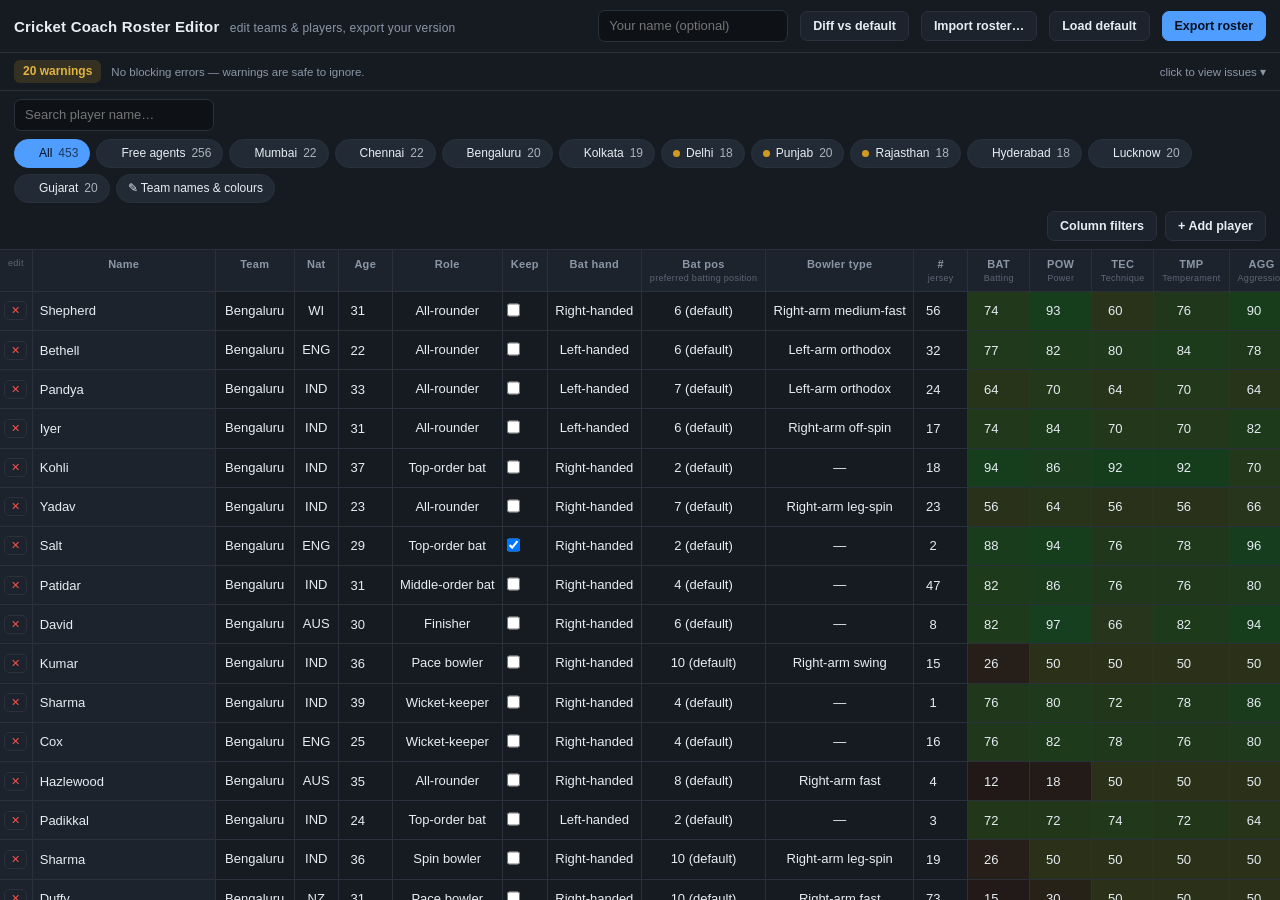
==== commit 7194736e: "Roster editor: add preferred batting position (1-11) editing New "Bat pos" column mirrors the in-app" ====
--- a/roster-editor/index.html
+++ b/roster-editor/index.html
@@ -262,6 +262,20 @@
   return `hsla(${hue}, 60%, 40%, ${0.10 + (v/100)*0.22})`;
 }
 
+/* ---------- auction eligibility (mirrors the game) ---------- */
+const AUCTION_EXCLUDED_NATIONALITIES = ['PAK', 'BAN'];
+const OVERSEAS_AUCTION_OVERALL_FLOOR = 80;
+// The game's built-in default rule: international-only nationalities + overseas
+// players below the rating floor are held out of the franchise auction. Used to
+// SEED the editable excludeFromAuction flag for rosters that predate it, so old
+// JSON (and the stock roster) come in matching the game's defaults.
+function defaultAuctionExcluded(nat, batting, bowling) {
+  if (AUCTION_EXCLUDED_NATIONALITIES.indexOf(nat) !== -1) return true;
+  const overseas = nat !== 'IND';
+  const overall = Math.max(batting || 0, bowling || 0);
+  return overseas && overall <= OVERSEAS_AUCTION_OVERALL_FLOOR;
+}
+
 /* ---------- import / parse ---------- */
 function parsePreset(json) {
   if (!json || json.kind !== 'criccoach_roster')
@@ -288,7 +302,13 @@
   const e = j.evolving || {};
   return {
     id: j.id, name: j.name || '', jersey: j.jersey != null ? j.jersey : (e.jerseyNumber || 0),
-    role: j.role || 0, canKeep: !!j.canKeep, bowlerType: j.bowlerType || 0,
+    role: j.role || 0, canKeep: !!j.canKeep,
+    // Respect an explicit flag; otherwise seed the game's default rule so old
+    // rosters (no key) come in with PAK/BAN/sub-floor players pre-excluded.
+    excludeFromAuction: ('excludeFromAuction' in j)
+      ? !!j.excludeFromAuction
+      : defaultAuctionExcluded(j.nationality || 'IND', e.batting || 0, e.bowling || 0),
+    bowlerType: j.bowlerType || 0,
     handedness: j.handedness || 0, nationality: j.nationality || 'IND',
     startingTeamId: j.startingTeamId != null ? j.startingTeamId : null,
     weaknesses: (j.weaknesses || []).slice(),
@@ -299,6 +319,7 @@
     aggression: e.aggression||0, style: e.style||0, running: e.running||0, vsPace: e.vsPace||0, vsSpin: e.vsSpin||0,
     bowling: e.bowling||0, pace: e.pace||0, control: e.control||0, variation: e.variation||0, death: e.death||0,
     composure: e.composure||0, catching: e.catching||0, fielding: e.fielding||0,
+    preferredPos: e.preferredPos != null ? e.preferredPos : null,
     fitness: e.fitness != null ? e.fitness : null,
     form: e.form != null ? e.form : 60, morale: e.morale != null ? e.morale : 7,
     staminaPct: e.staminaPct != null ? e.staminaPct : 100, isCaptain: !!e.isCaptain,
@@ -326,8 +347,10 @@
   if (p.basePrice) ev.basePrice = p.basePrice;
   if (p.soldPrice) ev.soldPrice = p.soldPrice;
   if (p.soldViaRtm) ev.soldViaRtm = true;
+  if (p.preferredPos != null) ev.preferredPos = p.preferredPos;
   const out = { id: p.id, name: p.name, jersey: p.jersey, role: p.role };
   if (p.canKeep) out.canKeep = true;
+  if (p.excludeFromAuction) out.excludeFromAuction = true;
   out.bowlerType = p.bowlerType; out.handedness = p.handedness; out.nationality = p.nationality;
   if (p.startingTeamId != null) out.startingTeamId = p.startingTeamId;
   out.weaknesses = p.weaknesses.slice();
@@ -412,8 +435,6 @@
   const out = [];
   const ck = (label, v, min=0, max=100) => { if (v < min || v > max) out.push(label); };
   for (const [k, code] of ATTRS) ck(code, p[k]);
-  ck('FORM', p.form); ck('STA', p.staminaPct); ck('MOR', p.morale, 1, 10);
-  if (p.fitness != null) ck('FIT', p.fitness);
   return out;
 }
 
@@ -449,6 +470,11 @@
     { key: 'handedness', label: 'Bat hand', kind: 'cat',
       sortVal: p => p.handedness, catVal: p => p.handedness,
       options: () => HANDS.map((l,i) => [i,l]), render: p => cell(selectInput(p,'handedness',HANDS)) },
+    { key: 'preferredPos', label: 'Bat pos', full: 'preferred batting position', kind: 'cat',
+      sortVal: p => p.preferredPos != null ? p.preferredPos : derivedPreferredPos(p),
+      catVal: p => p.preferredPos != null ? p.preferredPos : derivedPreferredPos(p),
+      options: () => Array.from({ length: 11 }, (_, i) => [i + 1, String(i + 1)]),
+      render: preferredPosCell },
     { key: 'bowlerType', label: 'Bowler type', kind: 'cat',
       sortVal: p => p.bowlerType, catVal: p => p.bowlerType,
       options: () => BOWLER_TYPES.map((l,i) => [i,l]), render: p => cell(selectInput(p,'bowlerType',BOWLER_TYPES)) },
@@ -463,7 +489,11 @@
       sortVal: p => p.strengths.length, render: p => tagCell(p,'strengths',STRENGTHS,false) },
     { key: 'shotWeaknesses', label: 'Mishits', full: 'shot weak', kind: 'tags', tagLabels: STRENGTHS, hideNone: false,
       sortVal: p => p.shotWeaknesses.length, render: p => tagCell(p,'shotWeaknesses',STRENGTHS,false) },
-    { key: '_more', label: 'More', full: '', noSort: true, noFilter: true, render: moreCell },
+    { key: 'basePrice', label: 'Base', full: 'price (L)', kind: 'num',
+      sortVal: p => p.basePrice, render: p => cell(numInput(p,'basePrice',0,2000),'num') },
+    { key: 'excludeFromAuction', label: 'Excl.', full: 'auction', kind: 'bool',
+      sortVal: p => p.excludeFromAuction ? 1 : 0,
+      boolVal: p => p.excludeFromAuction, render: excludeCell },
   ];
 }
 
@@ -512,12 +542,12 @@
   cb.addEventListener('change', () => { p.canKeep = cb.checked; validate(); });
   return cell(cb);
 }
-function moreCell(p) {
-  const more = el('button', { textContent: '⋯', title: 'Career stats, form, prices…' });
-  more.style.padding = '2px 8px';
-  more.addEventListener('click', () => openDetail(p));
-  const td = el('td'); const w = el('div', { className: 'rowtools' }); w.appendChild(more); td.appendChild(w);
-  return td;
+function excludeCell(p) {
+  const cb = el('input', { type: 'checkbox', checked: p.excludeFromAuction });
+  cb.style.width = 'auto';
+  cb.title = 'Hold this player OUT of the franchise auction (they still play internationally)';
+  cb.addEventListener('change', () => { p.excludeFromAuction = cb.checked; validate(); });
+  return cell(cb);
 }
 function numInput(p, key, min, max) {
   const i = el('input', { type: 'number', value: p[key] }); i.min = min; i.max = max;
@@ -546,6 +576,38 @@
   });
   s.addEventListener('change', () => { p[key] = parseInt(s.value); (onChange||(()=>{}))(); validate(); });
   return s;
+}
+// Role+rating default batting position — mirrors Player.defaultPreferredBattingPosition
+// in the app (lib/models/models.dart). p.role index = PlayerRole enum order.
+function derivedPreferredPos(p) {
+  const b = p.batting || 0;
+  switch (p.role) {
+    case 0: return 2;                                          // top-order bat
+    case 1: return 4;                                          // middle-order bat
+    case 2: return 6;                                          // finisher
+    case 3: return b >= 78 ? 4 : b >= 68 ? 6 : b >= 55 ? 7 : 8; // all-rounder
+    case 4: return b >= 72 ? 4 : 6;                            // wicket-keeper
+    case 5: case 6: return b >= 45 ? 9 : 10;                   // pace / spin bowler
+    default: return 7;
+  }
+}
+// Editable preferred batting position (1-11). Stores ONLY genuine overrides —
+// picking the role-derived default clears it, so the JSON stays lean and the app
+// derives it (matching toEvolvingJson's "preferredPos only when explicit").
+function preferredPosCell(p) {
+  const s = el('select');
+  const derived = derivedPreferredPos(p);
+  for (let i = 1; i <= 11; i++) {
+    const o = el('option', { value: i, textContent: i === derived ? `${i} (default)` : String(i) });
+    if ((p.preferredPos != null ? p.preferredPos : derived) === i) o.selected = true;
+    s.appendChild(o);
+  }
+  s.addEventListener('change', () => {
+    const v = parseInt(s.value, 10);
+    p.preferredPos = (v === derivedPreferredPos(p)) ? null : v;
+    validate();
+  });
+  return cell(s);
 }
 function tagCell(p, key, labels, hideNone) {
   const td = el('td');
@@ -753,39 +815,6 @@
   done.addEventListener('click', () => { closeModal(); onDone(); validate(); });
   const titles = { weaknesses: 'Bowling weaknesses', strengths: 'Favourite shots (strengths)', shotWeaknesses: 'Shots they mishit' };
   modal(`${p.name} — ${titles[key]}`, body, [done]);
-}
-function openDetail(p) {
-  const body = el('div');
-  const grid = el('div', { className: 'grid' }); body.appendChild(grid);
-  const gridNum = (label, key, min, max, step) => {
-    const r = el('div');
-    r.appendChild(el('label', { textContent: label, style: 'color:var(--muted);font-size:11px;display:block;margin-bottom:3px' }));
-    const i = el('input', { type: 'number', value: p[key], style: 'background:var(--bg);border:1px solid var(--line);border-radius:6px;padding:6px 9px;width:100%' });
-    if (min != null) i.min = min; if (max != null) i.max = max; if (step) i.step = step;
-    i.addEventListener('change', () => { let v = parseFloat(i.value); if (isNaN(v)) v = 0; p[key] = v; validate(); });
-    r.appendChild(i); grid.appendChild(r);
-  };
-  gridNum('Form (0-100)', 'form', 0, 100);
-  gridNum('Morale (1-10)', 'morale', 1, 10);
-  gridNum('Stamina % (0-100)', 'staminaPct', 0, 100);
-  gridNum('Fitness (0-100, blank=auto)', 'fitness', 0, 100);
-  gridNum('Avg runs', 'avgRuns', 0, null, 0.1);
-  gridNum('Strike rate', 'avgStrikeRate', 0, null, 0.1);
-  gridNum('Economy', 'avgEconomy', 0, null, 0.1);
-  gridNum('Bowl avg', 'avgBowlAvg', 0, null, 0.1);
-  gridNum('Wickets', 'wickets', 0);
-  gridNum('Injured days', 'injuredDays', 0);
-  gridNum('Base price (lakhs)', 'basePrice', 0);
-  gridNum('Sold price (lakhs)', 'soldPrice', 0);
-  const capRow = el('div', { className: 'row', style: 'margin-top:10px' });
-  capRow.appendChild(el('label', { textContent: 'Captain' }));
-  const cap = el('input', { type: 'checkbox', checked: p.isCaptain, style: 'flex:none;width:auto' });
-  cap.addEventListener('change', () => { p.isCaptain = cap.checked; });
-  capRow.appendChild(cap); capRow.appendChild(el('span', { className: 'note', textContent: 'one per squad recommended' }));
-  body.appendChild(capRow);
-  body.appendChild(el('div', { className: 'note', style: 'margin-top:10px', textContent: `Internal id: ${p.id}${p.id >= CUSTOM_ID_BASE ? ' (created)' : ' (original)'}` }));
-  const done = el('button', { className: 'primary', textContent: 'Done' }); done.addEventListener('click', closeModal);
-  modal(`${p.name} — career, form & prices`, body, [done]);
 }
 function openTeamEditor() {
   const body = el('div');
@@ -828,12 +857,8 @@
   ['bowlerType','Bowler type', v=>BOWLER_TYPES[v]],
   ['jersey','Jersey', v=>v],
   ...ATTRS.map(([k,code,full]) => [k, `${code} (${full})`, v=>v]),
-  ['form','Form', v=>v],['morale','Morale', v=>v],['staminaPct','Stamina', v=>v],
-  ['fitness','Fitness', v=>v==null?'auto':v],
-  ['avgRuns','Avg runs', v=>v],['avgStrikeRate','Strike rate', v=>v],
-  ['avgEconomy','Economy', v=>v],['avgBowlAvg','Bowl avg', v=>v],['wickets','Wickets', v=>v],
-  ['isCaptain','Captain', v=>v?'yes':'no'],
-  ['basePrice','Base price', v=>v],['soldPrice','Sold price', v=>v],
+  ['basePrice','Base price', v=>v],
+  ['excludeFromAuction','Excl. auction', v=>v?'yes':'no'],
 ];
 const TAG_FIELDS = [
   ['weaknesses','Weaknesses', WEAKNESSES],
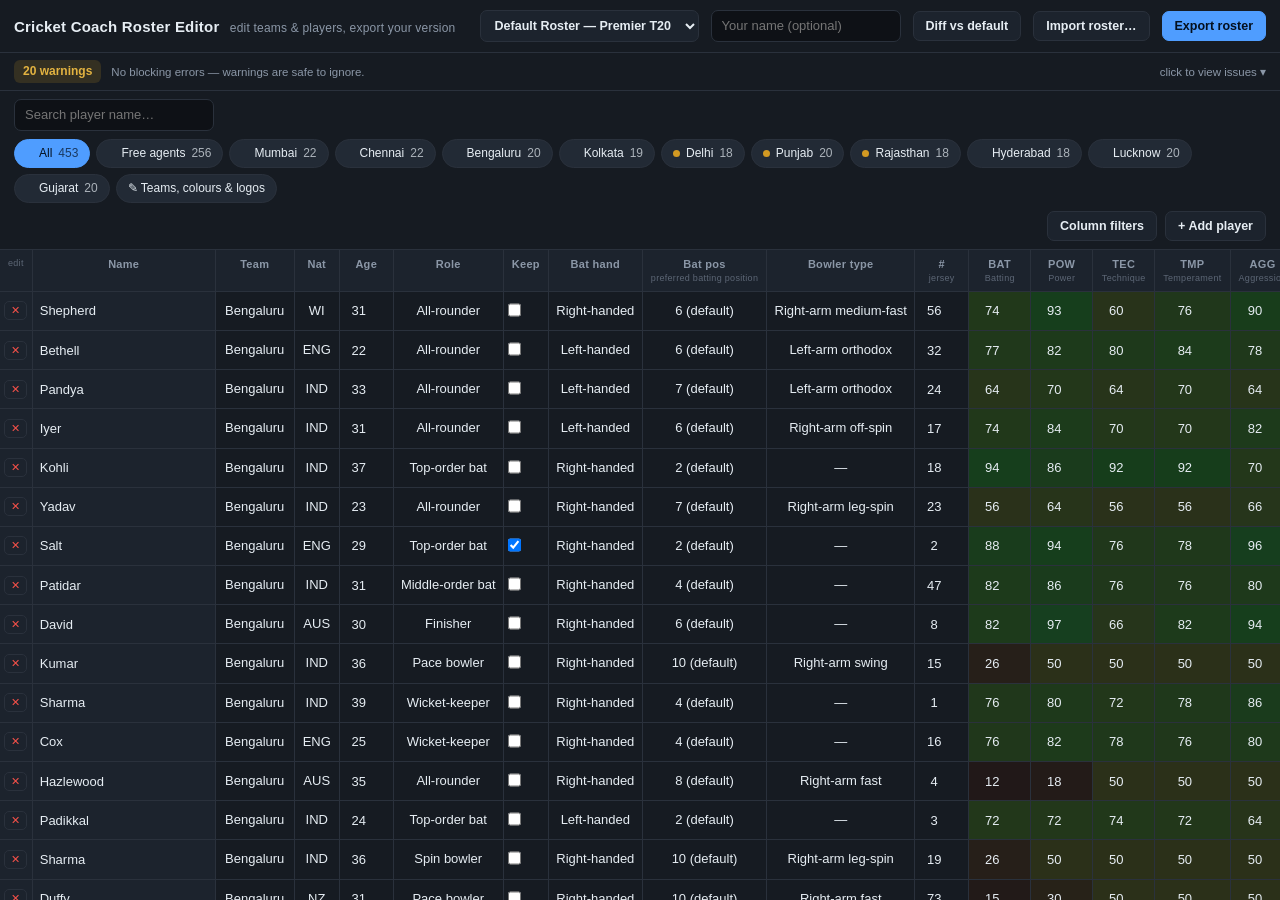
==== commit 8a8c101c: "Roster editor: custom crest logos, Community roster, multi-league switcher - Custom logos: teams car" ====
--- a/roster-editor/index.html
+++ b/roster-editor/index.html
@@ -46,6 +46,18 @@
   button.toggle.on { background: var(--accent); border-color: var(--accent); color: #04101f; }
   button:disabled { opacity: .45; cursor: default; }
   input, select { font: inherit; color: var(--text); }
+  .hsel {
+    background: var(--panel2); border: 1px solid var(--line); border-radius: 7px;
+    padding: 7px 10px; font-size: 12.5px; font-weight: 550; cursor: pointer;
+  }
+  .hsel:hover { border-color: var(--accent); }
+  /* crest thumbnails (custom logo) */
+  .crest { width: 20px; height: 20px; object-fit: contain; flex: none; }
+  .crest-lg { width: 56px; height: 56px; object-fit: contain; background: #0c1016; border-radius: 8px; padding: 4px; }
+  .logo-row { display: flex; align-items: center; gap: 12px; margin: 4px 0 10px; }
+  .logo-row .btns { display: flex; gap: 6px; flex-wrap: wrap; }
+  .logo-slot { width: 56px; height: 56px; display: flex; align-items: center; justify-content: center;
+    background: #0c1016; border: 1px dashed var(--line); border-radius: 8px; color: #5c6675; font-size: 10px; text-align: center; }
   .toolbar2 {
     padding: 8px 14px; border-bottom: 1px solid var(--line);
     display: flex; align-items: center; gap: 8px; flex-wrap: wrap; background: var(--panel);
@@ -162,10 +174,15 @@
 <header>
   <h1>Cricket Coach Roster Editor <small>edit teams &amp; players, export your version</small></h1>
   <span class="grow"></span>
-  <input id="contributor" class="search" style="min-width:160px" placeholder="Your name (optional)" />
+  <select id="rosterSource" class="hsel" title="Load a bundled roster">
+    <option value="default_roster.json">Default Roster — Premier T20</option>
+    <option value="community_roster.json">Community Roster</option>
+    <option value="roster_stock_all.json">Stock — all leagues</option>
+  </select>
+  <select id="leagueSwitch" class="hsel hidden" title="League to edit"></select>
+  <input id="contributor" class="search" style="min-width:150px" placeholder="Your name (optional)" />
   <button id="btnDiff">Diff vs default</button>
   <button id="btnImport">Import roster…</button>
-  <button id="btnDefault">Load default</button>
   <button id="btnExport" class="primary">Export roster</button>
   <input id="fileInput" type="file" accept=".json,application/json" class="hidden" />
 </header>
@@ -214,12 +231,36 @@
   ['IND','India'],['AUS','Australia'],['ENG','England'],['NZ','New Zealand'],
   ['SA','South Africa'],['WI','West Indies'],['SL','Sri Lanka'],['AFG','Afghanistan'],
   ['BAN','Bangladesh'],['PAK','Pakistan'],['USA','USA'],
+  // Real non-cup nations used by league (Super League / Power Bash) players —
+  // they field no national side but are legal player data (mirrors the app's
+  // validator, which accepts every nationality present in the stock pool).
+  ['ZIM','Zimbabwe'],['OMA','Oman'],
 ];
 const NATION_NAME = Object.fromEntries(NATIONS);
 const NATION_CODES = NATIONS.map(n => n[0]);
 const CUP_NATIONS = ['IND','AUS','ENG','NZ','SA','WI','SL','AFG','BAN','PAK'];
 const CUSTOM_ID_BASE = 500000;
-const MIN_SQUAD = 18, MAX_SQUAD = 25, MAX_OVERSEAS = 8;
+const MAX_SQUAD = 25;
+const CREST_PX = 300;   // custom-logo canvas size (mirrors crest_image.dart)
+
+/* ---------- leagues (mirror LeagueRegistry + DomesticRules in the app) ---------- */
+// The default league uses per-player startingTeamId for squad membership; the
+// others (PSL/BBL) use per-team `squads` manifests, so a star can turn out in
+// more than one league. minSquad: the app floors non-default leagues lower
+// (kLeagueMinSquadSize = 15) since they play ~15-16 man stock manifests.
+const LEAGUES = {
+  ipl: { id:'ipl', name:'Premier T20 (India)', short:'PT20', domestic:'IND',
+    maxOverseasSquad:8, maxOverseasXI:4, minLocalXI:0, minSquad:18,
+    teamIds:['mum','che','blr','kol','del','pun','raj','hyd','lko','guj'] },
+  psl: { id:'psl', name:'Super League (Pakistan)', short:'SL', domestic:'PAK',
+    maxOverseasSquad:8, maxOverseasXI:4, minLocalXI:7, minSquad:15,
+    teamIds:['psl_isb','psl_khi','psl_lhr','psl_mul','psl_pes','psl_qet','psl_hyd','psl_rwp'] },
+  bbl: { id:'bbl', name:'Power Bash (Australia)', short:'PB', domestic:'AUS',
+    maxOverseasSquad:6, maxOverseasXI:3, minLocalXI:0, minSquad:15,
+    teamIds:['bbl_ade','bbl_bri','bbl_hob','bbl_mlc','bbl_mlr','bbl_per','bbl_syl','bbl_sye'] },
+};
+const LEAGUE_ORDER = ['ipl','psl','bbl'];
+const ALL_KNOWN_TEAM_IDS = new Set(LEAGUE_ORDER.flatMap(id => LEAGUES[id].teamIds));
 
 const ATTRS = [
   ['batting','BAT','Batting'],['power','POW','Power'],['technique','TEC','Technique'],
@@ -233,8 +274,10 @@
 /* ---------- state ---------- */
 let roster = null;
 let baseline = null;          // parsed default — never mutated; used by the diff view
-let teamIndex = {};
-let teamOrder = [];
+let teamIndex = {};           // ALL teams across every customised league
+let teamOrder = [];           // the ACTIVE league's team ids (chips / Team column)
+let activeLeague = 'ipl';     // the league currently being edited
+let playerById = {};          // id -> player, rebuilt on load / add / delete
 let filterTeam = 'ALL';
 let searchText = '';
 let issues = [];
@@ -260,6 +303,85 @@
   v = Math.max(0, Math.min(100, v || 0));
   const hue = (v / 100) * 130;
   return `hsla(${hue}, 60%, 40%, ${0.10 + (v/100)*0.22})`;
+}
+
+/* ---------- league + squad-membership model ----------
+ * Membership is dual: the default league keeps it on each player
+ * (startingTeamId); the others carry per-team `squads` manifests so one star
+ * can appear in several leagues. A league "uses manifests" iff any of its
+ * teams has a squads entry — true for the seeded PSL/BBL, false for IPL. */
+function activeCfg() { return LEAGUES[activeLeague] || LEAGUES.ipl; }
+function customizedLeagues() {
+  const set = roster && roster.customizedLeagues && roster.customizedLeagues.length
+    ? roster.customizedLeagues : [roster ? roster.leagueId : 'ipl'];
+  return LEAGUE_ORDER.filter(id => set.includes(id));
+}
+function leagueUsesManifest(cfg) {
+  return cfg.teamIds.some(tid => Array.isArray(roster.squads[tid]));
+}
+function rebuildPlayerIndex() {
+  playerById = {}; for (const p of roster.players) playerById[p.id] = p;
+}
+// The active league's team for a player, or null (a free agent within it).
+function teamOfPlayer(p) {
+  const cfg = activeCfg();
+  if (leagueUsesManifest(cfg)) {
+    for (const tid of cfg.teamIds) {
+      const man = roster.squads[tid];
+      if (man && man.includes(p.id)) return tid;
+    }
+    return null;
+  }
+  return (p.startingTeamId && cfg.teamIds.includes(p.startingTeamId))
+    ? p.startingTeamId : null;
+}
+// Reassign a player within the active league (newTeamId null = free agent).
+function assignTeam(p, newTeamId) {
+  const cfg = activeCfg();
+  if (leagueUsesManifest(cfg)) {
+    for (const tid of cfg.teamIds)
+      if (roster.squads[tid]) roster.squads[tid] = roster.squads[tid].filter(id => id !== p.id);
+    if (newTeamId) (roster.squads[newTeamId] = roster.squads[newTeamId] || []).push(p.id);
+  } else {
+    p.startingTeamId = newTeamId;
+  }
+}
+function squadForTeam(teamId, cfg) {
+  const man = roster.squads[teamId];
+  if (man) return man.map(id => playerById[id]).filter(Boolean);
+  return roster.players.filter(p => p.startingTeamId === teamId);
+}
+function isOverseasIn(p, cfg) { return p.nationality !== cfg.domestic; }
+
+/* ---------- custom crest logos ----------
+ * Stored as RAW base64 PNG (no data: prefix) in team.iconImg, matching the
+ * app's TeamBrandingSpec 'iconImg' wire key. Uploads are aspect-fit into a
+ * 300x300 transparent canvas — same as services/crest_image.dart. */
+function crestSrc(b64) { return b64 ? 'data:image/png;base64,' + b64 : null; }
+function crestImg(b64, cls) {
+  const src = crestSrc(b64); if (!src) return null;
+  return el('img', { className: cls || 'crest', src });
+}
+function resizeToCrest(file) {
+  return new Promise((resolve, reject) => {
+    const fr = new FileReader();
+    fr.onerror = () => reject(new Error('could not read the file'));
+    fr.onload = () => {
+      const img = new Image();
+      img.onerror = () => reject(new Error('that file is not a valid image'));
+      img.onload = () => {
+        const canvas = el('canvas'); canvas.width = CREST_PX; canvas.height = CREST_PX;
+        const ctx = canvas.getContext('2d');
+        const scale = Math.min(CREST_PX / img.width, CREST_PX / img.height);
+        const w = Math.round(img.width * scale), h = Math.round(img.height * scale);
+        ctx.imageSmoothingQuality = 'high';
+        ctx.drawImage(img, (CREST_PX - w) / 2, (CREST_PX - h) / 2, w, h);
+        resolve(canvas.toDataURL('image/png').split(',')[1]);   // raw base64
+      };
+      img.src = fr.result;
+    };
+    fr.readAsDataURL(file);
+  });
 }
 
 /* ---------- auction eligibility (mirrors the game) ---------- */
@@ -287,15 +409,25 @@
   const teams = (json.teams || []).map(t => ({
     id: t.id, name: t.name || '', nickname: t.nickname || '', shortName: t.shortName || '',
     icon: t.icon || 'shield', primaryColor: t.primaryColor || 0, secondaryColor: t.secondaryColor || 0,
+    iconImg: (typeof t.iconImg === 'string' && t.iconImg.length) ? t.iconImg : null,
   }));
   let nextCustom = json.nextCustomId || CUSTOM_ID_BASE;
   for (const p of players) if (p.id >= nextCustom) nextCustom = p.id + 1;
+  const leagueId = json.leagueId || 'ipl';
+  // Additive/null-safe multi-league keys — a pre-multi-league file has none, so
+  // customizedLeagues defaults to [leagueId] and squads/leagueNames stay empty.
+  const customLeagues = Array.isArray(json.customLeagues) && json.customLeagues.length
+    ? json.customLeagues.slice() : [leagueId];
+  const squads = {};
+  if (json.squads && typeof json.squads === 'object')
+    for (const k in json.squads) squads[k] = (json.squads[k] || []).slice();
+  const leagueNames = Object.assign({}, json.leagueNames || {});
   return {
     id: json.id || 'roster', name: json.name || 'Roster',
     createdAt: json.createdAt || new Date().toISOString(),
     updatedAt: json.updatedAt || new Date().toISOString(),
     nextCustomId: Math.max(CUSTOM_ID_BASE, nextCustom),
-    teams, players,
+    teams, players, leagueId, customizedLeagues: customLeagues, squads, leagueNames,
   };
 }
 function parsePlayer(j) {
@@ -368,16 +500,26 @@
     name = name.replace(/\s*\(edited by .*\)\s*$/, '');
     name = `${name} (edited by ${contributor})`;
   }
-  return {
+  const out = {
     schema: 1, kind: 'criccoach_roster', id: roster.id, name,
     createdAt: roster.createdAt, updatedAt: new Date().toISOString(),
     nextCustomId: nextCustom,
-    teams: roster.teams.map(t => ({
-      id: t.id, name: t.name, nickname: t.nickname, shortName: t.shortName,
-      icon: t.icon, primaryColor: t.primaryColor, secondaryColor: t.secondaryColor,
-    })),
-    players: roster.players.map(playerToJson),
+    leagueId: roster.leagueId || 'ipl',
+    // Mirror RosterPreset.toJson: always list customLeagues; squads/leagueNames
+    // only when non-empty (a single-league roster stays byte-compatible).
+    customLeagues: (roster.customizedLeagues || [roster.leagueId || 'ipl']).slice(),
   };
+  const squadKeys = Object.keys(roster.squads || {}).filter(k => (roster.squads[k] || []).length);
+  if (squadKeys.length) { out.squads = {}; for (const k of squadKeys) out.squads[k] = roster.squads[k].slice(); }
+  if (roster.leagueNames && Object.keys(roster.leagueNames).length) out.leagueNames = Object.assign({}, roster.leagueNames);
+  out.teams = roster.teams.map(t => {
+    const o = { id: t.id, name: t.name, nickname: t.nickname, shortName: t.shortName,
+      icon: t.icon, primaryColor: t.primaryColor, secondaryColor: t.secondaryColor };
+    if (t.iconImg) o.iconImg = t.iconImg;   // custom crest — only when set
+    return o;
+  });
+  out.players = roster.players.map(playerToJson);
+  return out;
 }
 
 /* ---------- validation (mirrors roster_validator.dart) ---------- */
@@ -391,7 +533,7 @@
     seen.add(p.id);
     if (!p.name.trim()) err(`A player (id ${p.id}) has no name.`);
     if (!NATION_CODES.includes(p.nationality)) err(`${p.name}: unknown nationality "${p.nationality}".`);
-    if (p.startingTeamId != null && !teamIndex[p.startingTeamId]) err(`${p.name}: assigned to a team that doesn't exist.`);
+    if (p.startingTeamId != null && !ALL_KNOWN_TEAM_IDS.has(p.startingTeamId)) err(`${p.name}: assigned to a team that doesn't exist.`);
     if (p.age < 14 || p.age > 45) err(`${p.name}: age ${p.age} must be 14–45.`);
     const bad = attrsOutOfRange(p);
     if (bad.length) err(`${p.name}: out of range — ${bad.join(', ')}.`);
@@ -399,26 +541,33 @@
   const nameCount = {};
   for (const p of roster.players) { const n = p.name.trim(); if (n) nameCount[n] = (nameCount[n]||0)+1; }
   for (const n in nameCount) if (nameCount[n] > 1) warn(`${nameCount[n]} players are named ${n}.`);
-  for (const tid of teamOrder) {
-    const b = teamIndex[tid];
-    const squad = roster.players.filter(p => p.startingTeamId === tid);
-    const nm = (b && b.name) || tid;
-    if (!b || !b.name.trim()) err(`A team is missing its name.`, tid);
-    if (b && !b.nickname.trim()) err(`${nm} needs a nickname.`, tid);
-    const code = (b && b.shortName || '').trim();
-    if (code.length < 2 || code.length > 4) err(`${nm} needs a 2–4 letter short code.`, tid);
-    if (squad.length < MIN_SQUAD || squad.length > MAX_SQUAD)
-      err(`${nm} carry ${squad.length} players — must be ${MIN_SQUAD}–${MAX_SQUAD}.`, tid);
-    const overseas = squad.filter(p => p.nationality !== 'IND').length;
-    if (overseas > MAX_OVERSEAS) err(`${nm} have ${overseas} overseas players — cap is ${MAX_OVERSEAS}.`, tid);
-    const keepers = squad.filter(p => p.role === 4 || p.canKeep).length;
-    if (keepers === 0) err(`${nm} have no wicket-keeper.`, tid);
-    else if (keepers === 1) warn(`${nm} have only one wicket-keeper.`, tid);
-    const bowlers = squad.filter(p => p.bowling >= 50).length;
-    if (bowlers < 5) err(`${nm} have only ${bowlers} players who can bowl — need at least 5.`, tid);
-    const js = new Set(); let jtrouble = false;
-    for (const p of squad) { if (p.jersey < 1 || p.jersey > 99 || js.has(p.jersey)) jtrouble = true; js.add(p.jersey); }
-    if (jtrouble) warn(`${nm} have duplicate or out-of-range jersey numbers.`, tid);
+
+  // Per-team rules, judged for EVERY customised league by its own domestic rules
+  // (domestic nationality, overseas caps, squad floor) — mirrors the app.
+  for (const lid of customizedLeagues()) {
+    const cfg = LEAGUES[lid]; if (!cfg) { err(`Roster customises an unknown league "${lid}".`); continue; }
+    for (const tid of cfg.teamIds) {
+      const b = teamIndex[tid];
+      const nm = (b && b.name) || tid;
+      const squad = squadForTeam(tid, cfg);
+      if (!b || !b.name.trim()) err(`A team is missing its name.`, tid);
+      if (b && !b.nickname.trim()) err(`${nm} needs a nickname.`, tid);
+      const code = (b && b.shortName || '').trim();
+      if (code.length < 2 || code.length > 4) err(`${nm} needs a 2–4 letter short code.`, tid);
+      if (squad.length < cfg.minSquad || squad.length > MAX_SQUAD)
+        err(`${nm} (${cfg.short}) carry ${squad.length} players — must be ${cfg.minSquad}–${MAX_SQUAD}.`, tid);
+      const overseas = squad.filter(p => isOverseasIn(p, cfg)).length;
+      if (overseas > cfg.maxOverseasSquad)
+        err(`${nm} have ${overseas} overseas players — the ${cfg.short} squad cap is ${cfg.maxOverseasSquad}.`, tid);
+      const keepers = squad.filter(p => p.role === 4 || p.canKeep).length;
+      if (keepers === 0) err(`${nm} have no wicket-keeper.`, tid);
+      else if (keepers === 1) warn(`${nm} have only one wicket-keeper.`, tid);
+      const bowlers = squad.filter(p => p.bowling >= 50).length;
+      if (bowlers < 5) err(`${nm} have only ${bowlers} players who can bowl — need at least 5.`, tid);
+      const js = new Set(); let jtrouble = false;
+      for (const p of squad) { if (p.jersey < 1 || p.jersey > 99 || js.has(p.jersey)) jtrouble = true; js.add(p.jersey); }
+      if (jtrouble) warn(`${nm} have duplicate or out-of-range jersey numbers.`, tid);
+    }
   }
   for (const code of CUP_NATIONS) {
     const n = roster.players.filter(p => p.nationality === code).length;
@@ -453,8 +602,8 @@
     { key: 'name', label: 'Name', sticky: 'sticky2', kind: 'text',
       sortVal: p => p.name.toLowerCase(), render: nameCell },
     { key: 'startingTeamId', label: 'Team', kind: 'cat',
-      sortVal: p => teamLabel(p.startingTeamId || 'FREE'),
-      catVal: p => p.startingTeamId == null ? 'FREE' : p.startingTeamId,
+      sortVal: p => teamLabel(teamOfPlayer(p) || 'FREE'),
+      catVal: p => teamOfPlayer(p) || 'FREE',
       options: () => [['FREE','Free agent'], ...teamOrder.map(t => [t, teamLabel(t)])],
       render: teamCell },
     { key: 'nationality', label: 'Nat', kind: 'cat',
@@ -505,6 +654,8 @@
   del.addEventListener('click', () => {
     if (!confirm(`Delete ${p.name}?`)) return;
     roster.players = roster.players.filter(x => x.id !== p.id);
+    for (const k in roster.squads) roster.squads[k] = roster.squads[k].filter(id => id !== p.id);
+    rebuildPlayerIndex();
     renderRows(); validate();
   });
   tools.appendChild(del);
@@ -519,9 +670,9 @@
   const s = el('select');
   s.appendChild(el('option', { value: 'FREE', textContent: 'Free agent' }));
   for (const tid of teamOrder) s.appendChild(el('option', { value: tid, textContent: teamLabel(tid) }));
-  s.value = p.startingTeamId == null ? 'FREE' : p.startingTeamId;
+  s.value = teamOfPlayer(p) || 'FREE';
   s.addEventListener('change', () => {
-    p.startingTeamId = s.value === 'FREE' ? null : s.value;
+    assignTeam(p, s.value === 'FREE' ? null : s.value);
     if (filterTeam !== 'ALL') renderRows();
     validate();
   });
@@ -651,8 +802,8 @@
 }
 function visiblePlayers() {
   let list = roster.players;
-  if (filterTeam === 'FREE') list = list.filter(p => p.startingTeamId == null);
-  else if (filterTeam !== 'ALL') list = list.filter(p => p.startingTeamId === filterTeam);
+  if (filterTeam === 'FREE') list = list.filter(p => teamOfPlayer(p) == null);
+  else if (filterTeam !== 'ALL') list = list.filter(p => teamOfPlayer(p) === filterTeam);
   if (searchText) { const q = searchText.toLowerCase(); list = list.filter(p => p.name.toLowerCase().includes(q)); }
   list = list.filter(passesFilters);
   const col = sortKey ? COLS.find(c => c.key === sortKey) : null;
@@ -664,7 +815,7 @@
     });
   } else {
     list = list.slice().sort((a, b) => {
-      const ta = a.startingTeamId || 'zzz', tb = b.startingTeamId || 'zzz';
+      const ta = teamOfPlayer(a) || 'zzz', tb = teamOfPlayer(b) || 'zzz';
       if (ta !== tb) return ta < tb ? -1 : 1;
       return (b.batting + b.bowling) - (a.batting + a.bowling);
     });
@@ -742,20 +893,23 @@
 }
 function renderChips() {
   const chips = $('#chips'); chips.innerHTML = '';
-  const mk = (id, label, count) => {
+  const mk = (id, label, count, logoB64) => {
     const c = el('div', { className: 'chip' + (filterTeam === id ? ' active' : '') });
     const it = issuesByTeam[id] || {};
     c.appendChild(el('span', { className: 'dot' + (it.err ? ' err' : it.warn ? ' warn' : '') }));
+    const img = logoB64 ? crestImg(logoB64) : null; if (img) c.appendChild(img);
     c.appendChild(el('span', { textContent: label }));
     if (count != null) c.appendChild(el('span', { className: 'ct', textContent: count }));
     c.addEventListener('click', () => { filterTeam = id; renderChips(); renderRows(); });
     chips.appendChild(c);
   };
+  const inLeague = roster.players.filter(p => teamOfPlayer(p) != null).length;
   mk('ALL', 'All', roster.players.length);
-  mk('FREE', 'Free agents', roster.players.filter(p => p.startingTeamId == null).length);
-  for (const tid of teamOrder) mk(tid, teamLabel(tid), roster.players.filter(p => p.startingTeamId === tid).length);
+  mk('FREE', 'Free agents', roster.players.length - inLeague);
+  for (const tid of teamOrder)
+    mk(tid, teamLabel(tid), roster.players.filter(p => teamOfPlayer(p) === tid).length, teamIndex[tid] && teamIndex[tid].iconImg);
   const edit = el('div', { className: 'chip' });
-  edit.appendChild(el('span', { textContent: '✎ Team names & colours' }));
+  edit.appendChild(el('span', { textContent: '✎ Teams, colours & logos' }));
   edit.addEventListener('click', openTeamEditor);
   chips.appendChild(edit);
 }
@@ -817,8 +971,10 @@
   modal(`${p.name} — ${titles[key]}`, body, [done]);
 }
 function openTeamEditor() {
+  const cfg = activeCfg();
   const body = el('div');
-  body.appendChild(el('div', { className: 'note', style: 'margin-bottom:12px', textContent: 'Rebrand any franchise. The 10 teams and their internal ids are fixed; you can change names, nicknames, short codes and colours.' }));
+  body.appendChild(el('div', { className: 'note', style: 'margin-bottom:12px',
+    innerHTML: `Rebrand any <b>${cfg.name}</b> franchise. The ${teamOrder.length} teams and their internal ids are fixed; you can change names, nicknames, short codes, colours and upload a custom logo (any image — it is resized to 300×300 and embedded in the exported roster).` }));
   for (const tid of teamOrder) {
     const b = teamIndex[tid];
     const box = el('div', { style: 'border:1px solid var(--line);border-radius:8px;padding:10px;margin-bottom:8px' });
@@ -837,12 +993,48 @@
       box.appendChild(r);
     };
     box.appendChild(el('div', { style: 'font-weight:650;margin-bottom:6px', textContent: `${b.shortName} — ${b.name}` }));
+    box.appendChild(logoRow(b));
     mkField('Name', 'name'); mkField('Nickname', 'nickname'); mkField('Short code (2-4)', 'shortName');
     mkField('Primary colour', 'primaryColor', 'color'); mkField('Secondary colour', 'secondaryColor', 'color');
     body.appendChild(box);
   }
   const done = el('button', { className: 'primary', textContent: 'Done' }); done.addEventListener('click', closeModal);
-  modal('Edit teams', body, [done]);
+  modal(`Edit teams — ${cfg.name}`, body, [done]);
+}
+// Custom-logo row inside the team editor: preview + upload/replace/remove.
+function logoRow(b) {
+  const row = el('div', { className: 'logo-row' });
+  const slot = el('div');
+  const refreshSlot = () => {
+    slot.innerHTML = '';
+    const img = crestImg(b.iconImg, 'crest-lg');
+    if (img) slot.appendChild(img);
+    else { const ph = el('div', { className: 'logo-slot', textContent: 'no logo' }); slot.appendChild(ph); }
+  };
+  refreshSlot();
+  const btns = el('div', { className: 'btns' });
+  const file = el('input', { type: 'file', accept: 'image/*', className: 'hidden' });
+  const up = el('button', { textContent: b.iconImg ? 'Replace logo' : 'Upload logo' });
+  up.addEventListener('click', () => file.click());
+  file.addEventListener('change', async () => {
+    const f = file.target ? file.target.files[0] : file.files[0]; file.value = '';
+    if (!f) return;
+    try {
+      b.iconImg = await resizeToCrest(f);
+      refreshSlot(); up.textContent = 'Replace logo'; rm.classList.remove('hidden');
+      renderChips(); toast('Logo set (300×300).');
+    } catch (e) { alert('Could not use that image:\n' + e.message); }
+  });
+  const rm = el('button', { className: 'danger' + (b.iconImg ? '' : ' hidden'), textContent: 'Remove' });
+  rm.addEventListener('click', () => {
+    b.iconImg = null; refreshSlot(); up.textContent = 'Upload logo'; rm.classList.add('hidden'); renderChips();
+  });
+  btns.appendChild(up); btns.appendChild(rm); btns.appendChild(file);
+  const wrap = el('div');
+  wrap.appendChild(btns);
+  wrap.appendChild(el('div', { className: 'note', style: 'margin-top:5px', textContent: 'Overrides the Material icon everywhere the crest shows.' }));
+  row.appendChild(slot); row.appendChild(wrap);
+  return row;
 }
 
 /* ---------- diff vs default ---------- */
@@ -892,6 +1084,8 @@
     const fields = [];
     for (const [k, l] of [['name','Name'],['nickname','Nickname'],['shortName','Short code'],['icon','Icon']])
       if (t[k] !== bt[k]) fields.push({ label: l, old: bt[k], new: t[k] });
+    if ((t.iconImg || null) !== (bt.iconImg || null))
+      fields.push({ label: 'Custom logo', old: bt.iconImg ? 'set' : 'none', new: t.iconImg ? 'set' : 'none' });
     for (const [k, l] of [['primaryColor','Primary colour'],['secondaryColor','Secondary colour']])
       if ((t[k]>>>0) !== (bt[k]>>>0)) fields.push({ label: l, old: '#'+((bt[k]>>>0)&0xFFFFFF).toString(16).padStart(6,'0'), new: '#'+((t[k]>>>0)&0xFFFFFF).toString(16).padStart(6,'0') });
     if (fields.length) teamDiffs.push({ t, fields });
@@ -977,26 +1171,59 @@
   let nextId = CUSTOM_ID_BASE;
   for (const p of roster.players) if (p.id >= nextId) nextId = p.id + 1;
   const team = (filterTeam === 'ALL' || filterTeam === 'FREE') ? null : filterTeam;
+  const cfg = activeCfg();
   const p = parsePlayer({
     id: nextId, name: 'New Player', jersey: 1, role: 1, bowlerType: 0, handedness: 0,
-    nationality: 'IND', startingTeamId: team, weaknesses: [], strengths: [], shotWeaknesses: [],
+    nationality: cfg.domestic, startingTeamId: null, weaknesses: [], strengths: [], shotWeaknesses: [],
     evolving: { age: 24, batting: 50, power: 50, technique: 50, temperament: 50, aggression: 50,
       style: 50, running: 50, vsPace: 50, vsSpin: 50, bowling: 30, pace: 50, control: 50,
       variation: 50, death: 50, composure: 50, catching: 50, fielding: 50, form: 60, morale: 7, staminaPct: 100 },
   });
   roster.players.push(p);
+  rebuildPlayerIndex();
+  if (team) assignTeam(p, team);   // honours the active league's manifest/startingTeamId model
   searchText = ''; $('#search').value = '';
   renderRows(); validate();
   toast(`Added player (id ${p.id})`);
 }
 
 /* ---------- file I/O ---------- */
+let loadedSource = 'default_roster.json';
 function loadRoster(json) {
   roster = parsePreset(json);
-  teamOrder = roster.teams.map(t => t.id);
   teamIndex = {}; for (const t of roster.teams) teamIndex[t.id] = t;
+  rebuildPlayerIndex();
+  const leagues = customizedLeagues();
+  setActiveLeague(leagues.includes(roster.leagueId) ? roster.leagueId : leagues[0]);
+}
+function setActiveLeague(lid) {
+  activeLeague = lid;
+  teamOrder = activeCfg().teamIds.filter(t => teamIndex[t]);
   filterTeam = 'ALL'; sortKey = null; sortDir = 0; colFilters = {};
+  renderLeagueSwitch();
   buildColumns(); buildHead(); renderChips(); renderRows(); validate(); updateClearBtn();
+}
+function renderLeagueSwitch() {
+  const sel = $('#leagueSwitch'); const leagues = customizedLeagues();
+  sel.innerHTML = '';
+  for (const lid of leagues) sel.appendChild(el('option', { value: lid, textContent: LEAGUES[lid].name }));
+  sel.value = activeLeague;
+  sel.classList.toggle('hidden', leagues.length <= 1);
+}
+function fetchRoster(url) {
+  fetch(url)
+    .then(r => { if (!r.ok) throw new Error(url + ' not found'); return r.json(); })
+    .then(j => { loadRoster(j); loadedSource = url; $('#rosterSource').value = url; toast('Roster loaded.'); })
+    .catch(e => {
+      $('#emptyState').querySelector('.big').textContent = 'Could not load that roster.';
+      $('#emptyState').querySelector('.note').textContent = e.message + ' — use “Import roster…” to open a file instead.';
+    });
+}
+function loadSource(url) {
+  if (roster && !confirm('Discard current edits and load this roster?')) {
+    $('#rosterSource').value = loadedSource; return;
+  }
+  fetchRoster(url);
 }
 function doExport() {
   const json = rosterToJson();
@@ -1009,9 +1236,16 @@
 }
 function importFile(file) {
   const fr = new FileReader();
-  fr.onload = () => { try { loadRoster(JSON.parse(fr.result)); toast('Roster loaded.'); }
+  fr.onload = () => { try { loadRoster(JSON.parse(fr.result)); markImportedSource(file.name); toast('Roster loaded.'); }
     catch (e) { alert('Could not load that file:\n' + e.message); } };
   fr.readAsText(file);
+}
+function markImportedSource(fname) {
+  const sel = $('#rosterSource');
+  let opt = sel.querySelector('option[value="__file__"]');
+  if (!opt) { opt = el('option', { value: '__file__' }); sel.appendChild(opt); }
+  opt.textContent = 'Imported: ' + (fname || 'file');
+  sel.value = '__file__'; loadedSource = '__file__';
 }
 
 /* ---------- wiring ---------- */
@@ -1020,10 +1254,12 @@
 $('#btnExport').addEventListener('click', doExport);
 $('#btnDiff').addEventListener('click', () => { if (!roster || !baseline) return; openDiff(); });
 $('#btnAdd').addEventListener('click', addPlayer);
-$('#btnDefault').addEventListener('click', () => {
-  if (roster && !confirm('Discard current edits and reload the default roster?')) return;
-  loadDefault();
+$('#rosterSource').addEventListener('change', e => {
+  const v = e.target.value;
+  if (v === '__file__') return;   // the "Imported: …" pseudo-entry isn't fetchable
+  loadSource(v);
 });
+$('#leagueSwitch').addEventListener('change', e => setActiveLeague(e.target.value));
 $('#btnFilters').addEventListener('click', () => {
   filtersOn = !filtersOn;
   $('#btnFilters').classList.toggle('on', filtersOn);
@@ -1042,16 +1278,30 @@
 window.addEventListener('beforeunload', e => { if (roster) { e.preventDefault(); e.returnValue = ''; } });
 window.addEventListener('resize', positionSticky);
 
-function loadDefault() {
+function boot() {
+  // The diff view always compares against the default roster, so load it as the
+  // baseline once at startup. ?roster= / ?league= pick the initial view (a
+  // shareable deep-link, e.g. ?roster=roster_stock_all.json&league=psl).
+  const params = new URLSearchParams(location.search);
+  const wantSources = ['default_roster.json','community_roster.json','roster_stock_all.json'];
+  const src = wantSources.includes(params.get('roster')) ? params.get('roster') : 'default_roster.json';
+  const wantLeague = params.get('league');
   fetch('default_roster.json')
     .then(r => { if (!r.ok) throw new Error('default_roster.json not found'); return r.json(); })
-    .then(j => { baseline = parsePreset(j); loadRoster(j); })
-    .catch(e => {
-      $('#emptyState').querySelector('.big').textContent = 'Could not load the default roster.';
-      $('#emptyState').querySelector('.note').textContent = e.message + ' — use “Import roster…” to open a file instead.';
-    });
-}
-loadDefault();
+    .then(j => baseline = parsePreset(j))
+    .catch(() => { baseline = null; })
+    .finally(() => fetch(src)
+      .then(r => { if (!r.ok) throw new Error(src + ' not found'); return r.json(); })
+      .then(j => {
+        loadRoster(j); loadedSource = src; $('#rosterSource').value = src;
+        if (wantLeague && customizedLeagues().includes(wantLeague)) setActiveLeague(wantLeague);
+      })
+      .catch(e => {
+        $('#emptyState').querySelector('.big').textContent = 'Could not load the roster.';
+        $('#emptyState').querySelector('.note').textContent = e.message + ' — use “Import roster…” to open a file instead.';
+      }));
+}
+boot();
 </script>
 </body>
 </html>
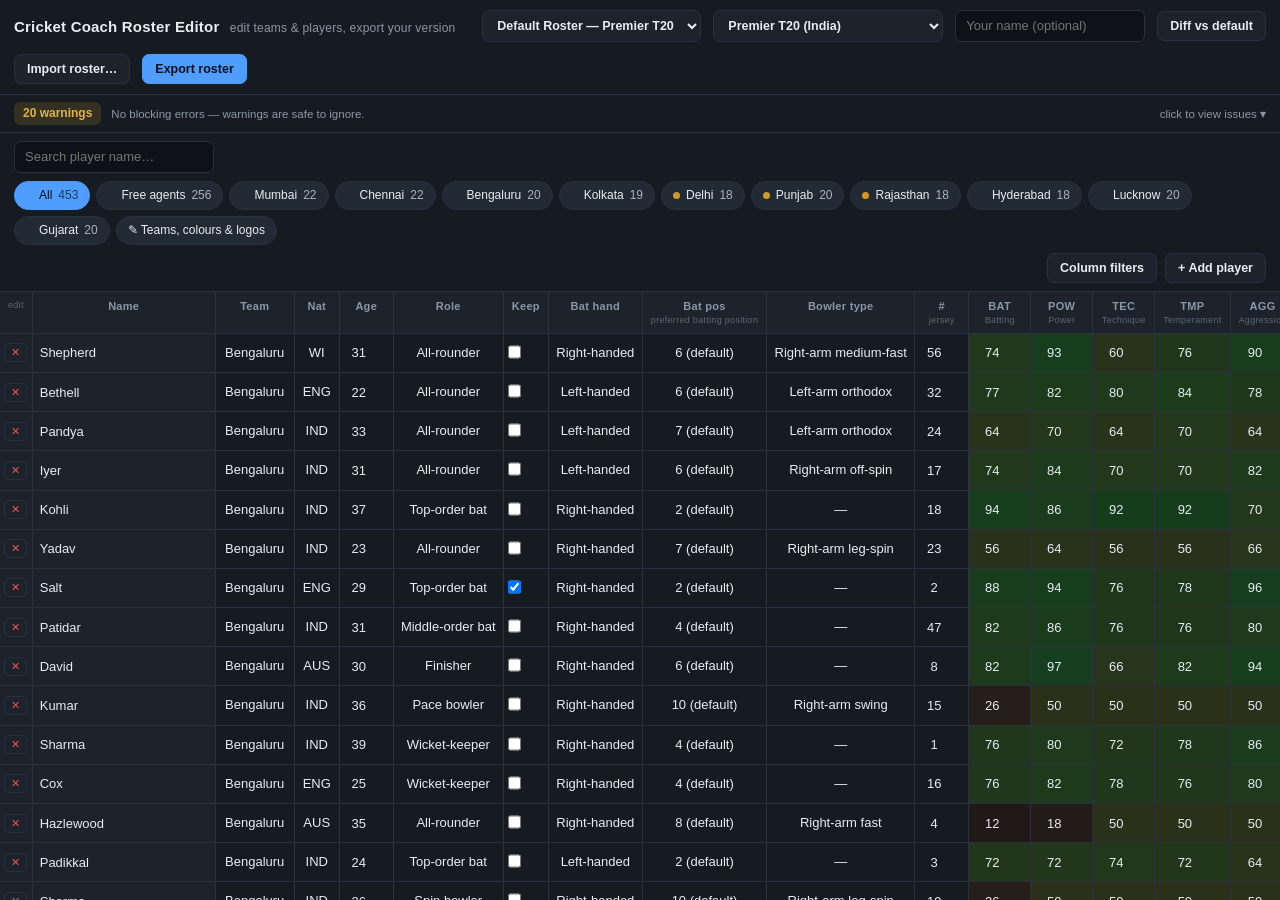
==== commit 4b1837d4: "Roster editor: always-visible league switcher + named jersey warnings - The league dropdown is alway" ====
--- a/roster-editor/index.html
+++ b/roster-editor/index.html
@@ -564,9 +564,17 @@
       else if (keepers === 1) warn(`${nm} have only one wicket-keeper.`, tid);
       const bowlers = squad.filter(p => p.bowling >= 50).length;
       if (bowlers < 5) err(`${nm} have only ${bowlers} players who can bowl — need at least 5.`, tid);
-      const js = new Set(); let jtrouble = false;
-      for (const p of squad) { if (p.jersey < 1 || p.jersey > 99 || js.has(p.jersey)) jtrouble = true; js.add(p.jersey); }
-      if (jtrouble) warn(`${nm} have duplicate or out-of-range jersey numbers.`, tid);
+      const jFirst = {}; const offenders = new Set();
+      for (const p of squad) {
+        if (p.jersey < 1 || p.jersey > 99) offenders.add(p);
+        if (jFirst[p.jersey] !== undefined) { offenders.add(p); offenders.add(jFirst[p.jersey]); }
+        else jFirst[p.jersey] = p;
+      }
+      if (offenders.size) {
+        const who = [...offenders].sort((a, b) => a.jersey - b.jersey)
+          .map(p => `${p.name} (#${p.jersey})`).join(', ');
+        warn(`${nm} have duplicate or out-of-range jersey numbers: ${who}.`, tid);
+      }
     }
   }
   for (const code of CUP_NATIONS) {
@@ -1204,11 +1212,49 @@
   buildColumns(); buildHead(); renderChips(); renderRows(); validate(); updateClearBtn();
 }
 function renderLeagueSwitch() {
-  const sel = $('#leagueSwitch'); const leagues = customizedLeagues();
+  const sel = $('#leagueSwitch'); const custom = customizedLeagues();
   sel.innerHTML = '';
-  for (const lid of leagues) sel.appendChild(el('option', { value: lid, textContent: LEAGUES[lid].name }));
+  // Always show every league so the control is discoverable. A league the
+  // roster doesn't include yet is tagged "— add"; picking it seeds that league
+  // from the stock roster (mirrors the app's seedLeagueInto).
+  for (const lid of LEAGUE_ORDER)
+    sel.appendChild(el('option', { value: lid,
+      textContent: LEAGUES[lid].name + (custom.includes(lid) ? '' : ' — add') }));
   sel.value = activeLeague;
-  sel.classList.toggle('hidden', leagues.length <= 1);
+  sel.classList.remove('hidden');
+}
+// Seed a not-yet-customised league's teams + squad manifests + missing players
+// from the bundled all-leagues stock (cached). Shared stars already in the
+// roster keep the roster's edited version; only that league's own players are
+// pulled in. Mirrors seedLeagueInto in the app.
+let _stockAllCache = null;
+async function seedLeagueFromStock(lid) {
+  if (!_stockAllCache) {
+    const r = await fetch('roster_stock_all.json');
+    if (!r.ok) throw new Error('the stock roster (roster_stock_all.json) is not available');
+    _stockAllCache = parsePreset(await r.json());
+  }
+  const stock = _stockAllCache, cfg = LEAGUES[lid];
+  const have = new Set(roster.players.map(p => p.id));
+  const stockById = {}; for (const p of stock.players) stockById[p.id] = p;
+  const stockBrand = {}; for (const t of stock.teams) stockBrand[t.id] = t;
+  for (const tid of cfg.teamIds) {
+    if (!roster.teams.find(t => t.id === tid) && stockBrand[tid])
+      roster.teams.push(Object.assign({}, stockBrand[tid]));
+    const man = (stock.squads[tid] || []).slice();
+    roster.squads[tid] = man;
+    for (const id of man)
+      if (!have.has(id) && stockById[id]) { roster.players.push(clonePlayer(stockById[id])); have.add(id); }
+  }
+  if (!roster.customizedLeagues.includes(lid)) roster.customizedLeagues.push(lid);
+  teamIndex = {}; for (const t of roster.teams) teamIndex[t.id] = t;
+  rebuildPlayerIndex();
+}
+function clonePlayer(p) {
+  const c = Object.assign({}, p);
+  c.weaknesses = p.weaknesses.slice(); c.strengths = p.strengths.slice();
+  c.shotWeaknesses = p.shotWeaknesses.slice();
+  return c;
 }
 function fetchRoster(url) {
   fetch(url)
@@ -1259,7 +1305,15 @@
   if (v === '__file__') return;   // the "Imported: …" pseudo-entry isn't fetchable
   loadSource(v);
 });
-$('#leagueSwitch').addEventListener('change', e => setActiveLeague(e.target.value));
+$('#leagueSwitch').addEventListener('change', async e => {
+  const lid = e.target.value;
+  if (customizedLeagues().includes(lid)) { setActiveLeague(lid); return; }
+  if (!confirm(`Add ${LEAGUES[lid].name} to this roster? Its teams and squads are seeded from the stock roster so you can edit them, then export it as a multi-league roster.`)) {
+    e.target.value = activeLeague; return;
+  }
+  try { await seedLeagueFromStock(lid); setActiveLeague(lid); toast(`${LEAGUES[lid].short} added — now editing it.`); }
+  catch (err) { alert('Could not add that league:\n' + err.message); e.target.value = activeLeague; }
+});
 $('#btnFilters').addEventListener('click', () => {
   filtersOn = !filtersOn;
   $('#btnFilters').classList.toggle('on', filtersOn);
